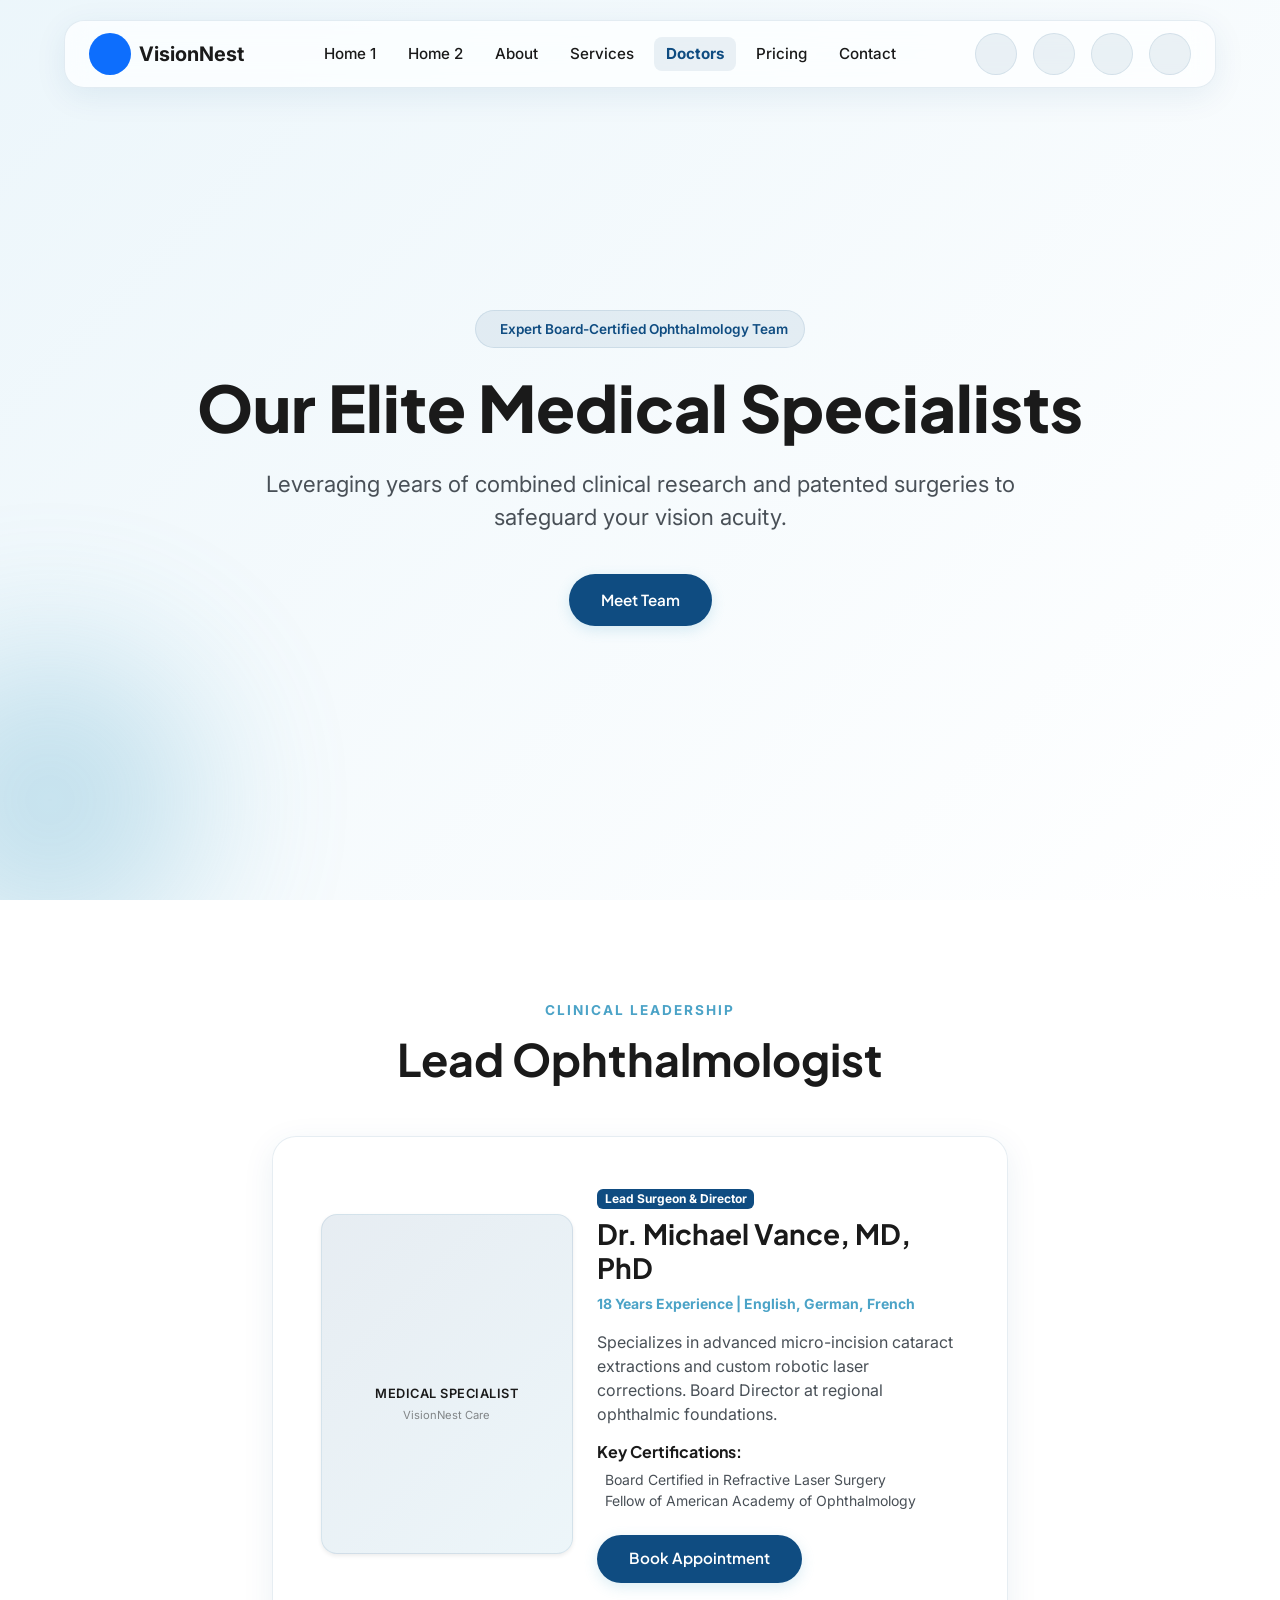
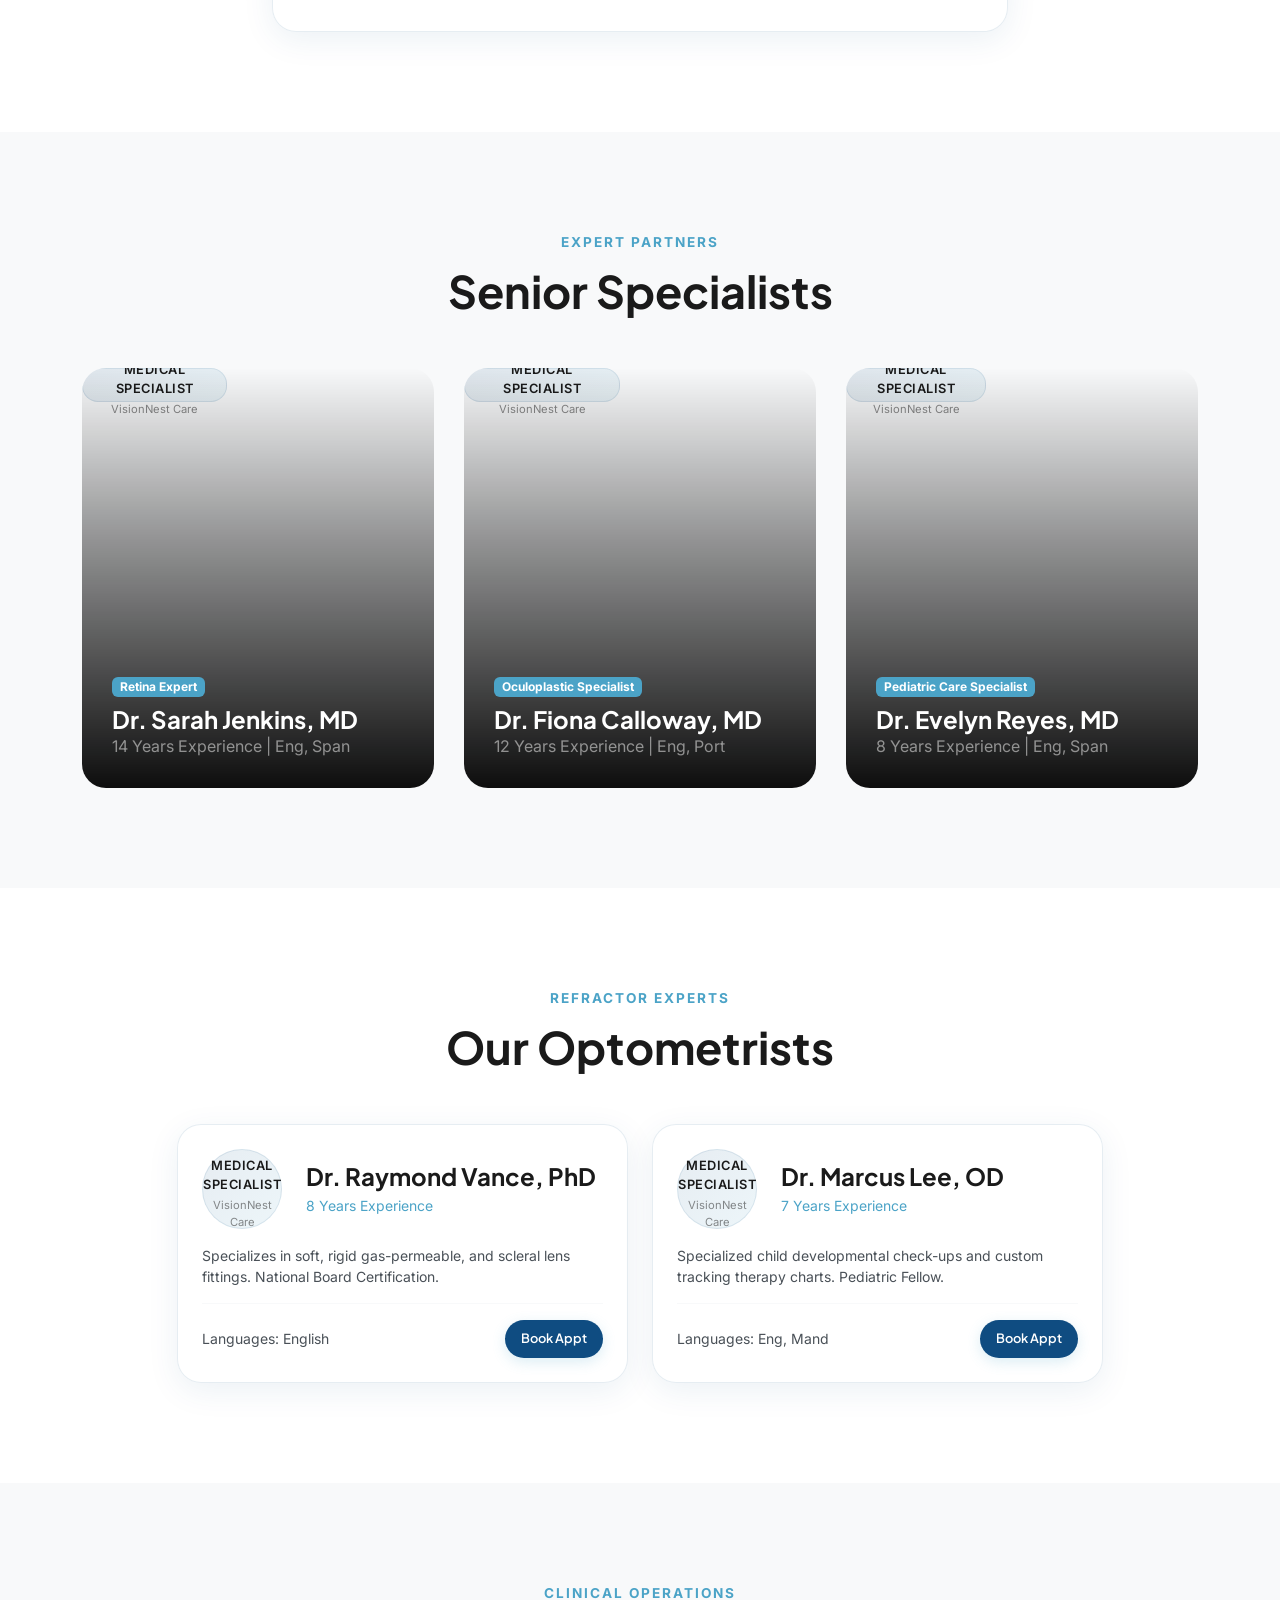
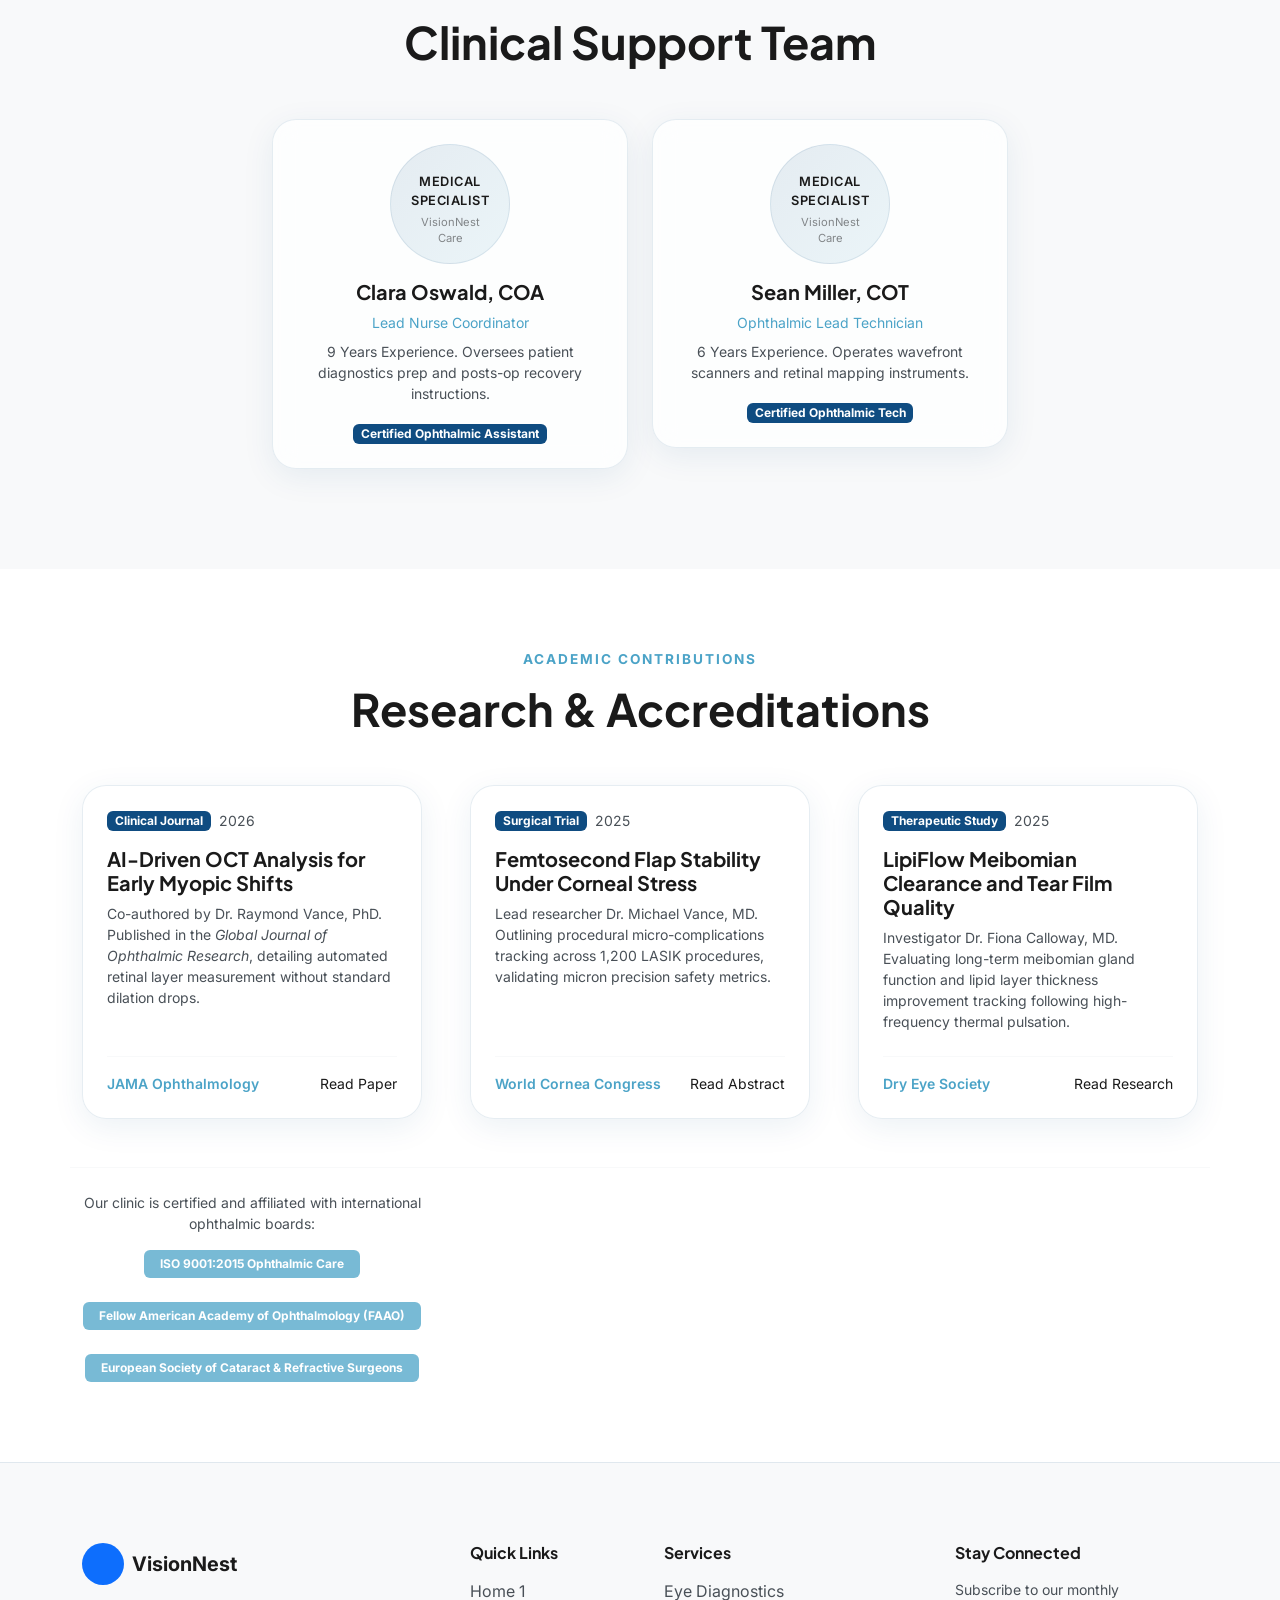
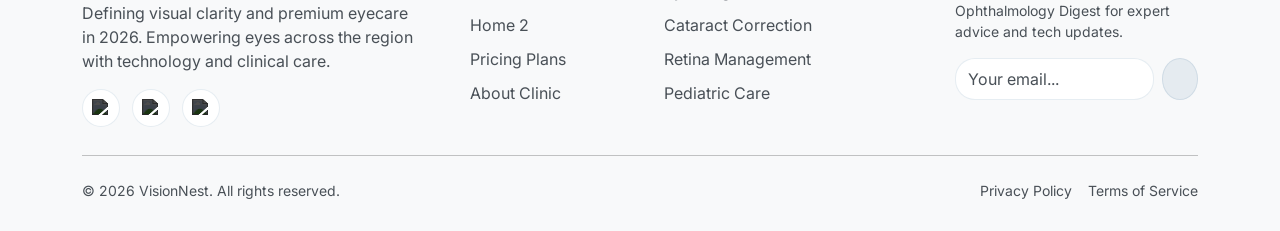
==== doctors.html @ 592a636e "Fix doctors page alignment, missing card, duplicate images, contrast, and pricing contrast" ====
<!DOCTYPE html>
<html lang="en" dir="ltr" data-theme="light">
<head>
    <meta charset="UTF-8">
    <meta name="viewport" content="width=device-width, initial-scale=1.0">
    <title>VisionNest - Team & Doctors</title>
    <!-- Bootstrap CSS (ID dynamic loader) -->
    <link id="bootstrap-link" rel="stylesheet" href="https://cdn.jsdelivr.net/npm/bootstrap@5.3.3/dist/css/bootstrap.min.css">
    <!-- AOS Scroll Animation -->
    <link rel="stylesheet" href="https://unpkg.com/aos@next/dist/aos.css">
    <!-- Custom Premium CSS -->
    <link rel="stylesheet" href="css/style.css">
    <link rel="icon" type="image/svg+xml" href="IMAGE/favicon.svg">
    
    <!-- Inline script to prevent theme/RTL flash -->
    <script>
        (function() {
            const theme = localStorage.getItem('theme') || 'light';
            const dir = localStorage.getItem('dir') || 'ltr';
            document.documentElement.setAttribute('data-theme', theme);
            document.documentElement.setAttribute('dir', dir);
            document.documentElement.setAttribute('lang', dir === 'rtl' ? 'ar' : 'en');
            
            const bootstrapLink = document.getElementById('bootstrap-link');
            if (bootstrapLink) {
                bootstrapLink.href = dir === 'rtl' 
                    ? 'https://cdn.jsdelivr.net/npm/bootstrap@5.3.3/dist/css/bootstrap.rtl.min.css' 
                    : 'https://cdn.jsdelivr.net/npm/bootstrap@5.3.3/dist/css/bootstrap.min.css';
            }
        })();
    

        window.handleImageError = function(imgElement, type) {
            if (imgElement.dataset.fallbackTriggered) return;
            imgElement.dataset.fallbackTriggered = "true";
            const fallbacks = {
                doctor: "https://images.unsplash.com/photo-1559839734-2b71ea197ec2?auto=format&fit=crop&w=600&q=80",
                scan: "https://images.unsplash.com/photo-1581594693702-fbdc51b2763b?auto=format&fit=crop&w=600&q=80",
                surgery: "https://images.unsplash.com/photo-1584515979956-d9f6e5d09982?auto=format&fit=crop&w=600&q=80",
                eye: "https://images.unsplash.com/photo-1607613009820-a29f7bb81c04?auto=format&fit=crop&w=600&q=80"
            };
            imgElement.src = fallbacks[type] || fallbacks.eye;
            imgElement.onerror = function() {
                const container = document.createElement('div');
                container.className = imgElement.className + " d-flex flex-column align-items-center justify-content-center text-center p-3";
                container.style.width = imgElement.style.width || (imgElement.width ? imgElement.width + 'px' : '100%');
                container.style.height = imgElement.style.height || (imgElement.height ? imgElement.height + 'px' : '220px');
                container.style.background = "linear-gradient(135deg, rgba(15,76,129,0.1) 0%, rgba(75,163,199,0.1) 100%)";
                container.style.border = "1px solid var(--card-border)";
                container.style.borderRadius = "16px";
                container.style.color = "var(--text-color)";
                container.style.display = "inline-flex";
                let icon = type === 'doctor' ? 'user' : (type === 'surgery' ? 'shield' : 'eye');
                let text = type === 'doctor' ? 'Medical Specialist' : (type === 'surgery' ? 'Surgical Suite' : 'Clinical Diagnostic');
                container.innerHTML = `
                    <i data-lucide="${icon}" style="width: 32px; height: 32px; color: var(--secondary-color); margin-bottom: 8px;"></i>
                    <span style="font-size: 0.8rem; font-weight: 600; text-transform: uppercase; letter-spacing: 0.5px; color: var(--text-color);">${text}</span>
                    <span style="font-size: 0.7rem; opacity: 0.5; margin-top: 3px; color: var(--text-color);">VisionNest Care</span>
                `;
                imgElement.parentNode.replaceChild(container, imgElement);
                if (typeof lucide !== 'undefined') lucide.createIcons();
            };
        };

    </script>
</head>
<body>

    <!-- STICKY NAVBAR -->
    <nav class="sticky-navbar">
        <div class="d-flex align-items-center justify-content-between w-100">
            <!-- Brand / Logo -->
            <a href="index.html" class="d-flex align-items-center text-decoration-none text-dark fw-bold gap-2">
                <div class="toggle-btn bg-primary text-white border-0">
                    <i data-lucide="eye"></i>
                </div>
                <span class="fs-5 fw-bold text-color font-heading">VisionNest</span>
            </a>

            <!-- Navigation Links -->
            <div class="d-none d-xl-flex align-items-center gap-2">
                <a href="index.html" class="nav-link-custom">Home 1</a>
                <a href="home2.html" class="nav-link-custom">Home 2</a>
                <a href="about.html" class="nav-link-custom">About</a>
                <a href="services.html" class="nav-link-custom">Services</a>
                <a href="doctors.html" class="nav-link-custom active">Doctors</a>
                <a href="pricing.html" class="nav-link-custom">Pricing</a>
                <a href="contact.html" class="nav-link-custom">Contact</a>
            </div>

            <!-- Controls and CTA -->
            <div class="d-flex align-items-center gap-3">
                <!-- RTL Toggle -->
                <button id="rtl-toggle" class="toggle-btn d-none d-xl-flex" aria-label="Toggle RTL Mode">
                    <i data-lucide="arrow-left-right"></i>
                </button>
                <!-- Dark Mode Toggle -->
                <button id="theme-toggle" class="toggle-btn d-none d-xl-flex" aria-label="Toggle Dark Mode">
                    <i data-lucide="moon"></i>
                </button>
                <!-- Login Icon -->
                <a href="login.html" class="toggle-btn d-none d-xl-flex" title="Login" aria-label="Login">
                    <i data-lucide="log-in"></i>
                </a>
                <!-- Dashboard Icon -->
                <a href="dashboard.html" class="toggle-btn d-none d-xl-flex" title="Dashboard" aria-label="Dashboard">
                    <i data-lucide="layout-dashboard"></i>
                </a>

                <!-- Mobile Navigation Trigger -->
                <button class="toggle-btn d-xl-none" type="button" data-bs-toggle="offcanvas"
                    data-bs-target="#mobileMenu" aria-controls="mobileMenu">
                    <i data-lucide="menu"></i>
                </button>
            </div>
        </div>
    </nav>

    <!-- Mobile Navigation Menu Drawer -->
    <div class="offcanvas offcanvas-end glass-panel" tabindex="-1" id="mobileMenu" aria-labelledby="mobileMenuLabel"
        style="background: var(--bg-color); max-width: 300px; border-radius: 0;">
        <div class="offcanvas-header border-bottom border-light">
            <h5 class="offcanvas-title text-color font-heading" id="mobileMenuLabel">Menu</h5>
            <button type="button" class="btn-close text-reset" data-bs-dismiss="offcanvas" aria-label="Close"
                style="filter: var(--text-color) === '#FFFFFF' ? 'invert(1)' : 'none';"></button>
        </div>
        <div class="offcanvas-body d-flex flex-column gap-3">
            <a href="index.html" class="nav-link-custom">Home 1</a>
            <a href="home2.html" class="nav-link-custom">Home 2</a>
            <a href="about.html" class="nav-link-custom">About</a>
            <a href="services.html" class="nav-link-custom">Services</a>
            <a href="doctors.html" class="nav-link-custom active">Doctors</a>
            <a href="pricing.html" class="nav-link-custom">Pricing</a>
            <a href="contact.html" class="nav-link-custom">Contact</a>

            <hr class="text-color opacity-25 my-1">
            <!-- Mobile Utility Controls -->
            <div class="d-flex align-items-center justify-content-around gap-2 my-2">
                <!-- RTL Toggle Mobile -->
                <button class="toggle-btn rtl-toggle" aria-label="Toggle RTL Mode">
                    <i data-lucide="arrow-left-right"></i>
                </button>
                <!-- Dark Mode Toggle Mobile -->
                <button class="toggle-btn theme-toggle" aria-label="Toggle Dark Mode">
                    <i data-lucide="moon"></i>
                </button>
                <!-- Login Icon Mobile -->
                <a href="login.html" class="toggle-btn" title="Login" aria-label="Login">
                    <i data-lucide="log-in"></i>
                </a>
                <!-- Dashboard Icon Mobile -->
                <a href="dashboard.html" class="toggle-btn" title="Dashboard" aria-label="Dashboard">
                    <i data-lucide="layout-dashboard"></i>
                </a>
            </div>

            <hr class="text-color opacity-25 my-1">
            <a href="contact.html" class="btn-outline-custom w-100 text-center">Contact Us</a>
        </div>
    </div>

    <!-- HERO SECTION -->
    <section class="hero-section text-center" style="--hero-bg-image: url('https://images.unsplash.com/photo-1559839734-2b71ea197ec2?auto=format&fit=crop&w=1920&q=80');">
        <div class="hero-bg-shapes">
            <div class="hero-shape shape-2"></div>
        </div>
        <div class="container hero-content">
            <span class="hero-badge"><i data-lucide="users"></i> Expert Board-Certified Ophthalmology Team</span>
            <h1 class="hero-title text-center text-color">Our Elite Medical Specialists</h1>
            <p class="hero-subtitle text-center text-muted">Leveraging years of combined clinical research and patented surgeries to safeguard your vision acuity.</p>
            
            <div class="centered-btn-wrapper">
                <a href="#lead" class="btn-primary-custom">Meet Team</a>
            </div>
        </div>
    </section>

    <!-- LEAD OPHTHALMOLOGIST -->
    <section id="lead" style="background: var(--bg-color);">
        <div class="container">
            <span class="section-tag d-block text-center">Clinical Leadership</span>
            <h2 class="section-title text-center text-color">Lead Ophthalmologist</h2>
            <div class="row justify-content-center" data-aos="fade-up">
                <div class="col-lg-8">
                    <div class="glass-panel p-5">
                        <div class="row align-items-center g-4">
                            <div class="col-md-5">
                                <img src="https://images.unsplash.com/photo-1622253692010-333f2da6031d?auto=format&fit=crop&w=600&q=80" onerror="handleImageError(this, 'doctor')" alt="Dr. Michael Vance" class="img-fluid rounded-4 shadow-sm" style="height: 340px; object-fit: cover; width: 100%;" loading="lazy">
                            </div>
                            <div class="col-md-7">
                                <span class="badge bg-primary-color text-white mb-2">Lead Surgeon & Director</span>
                                <h3 class="text-color" style="text-align: inherit; margin-bottom: 8px;">Dr. Michael Vance, MD, PhD</h3>
                                <p class="text-secondary-color fw-bold small mb-3">18 Years Experience | English, German, French</p>
                                <p class="text-muted">Specializes in advanced micro-incision cataract extractions and custom robotic laser corrections. Board Director at regional ophthalmic foundations.</p>
                                
                                <div class="mb-4">
                                    <h6 class="text-color fw-bold mb-2">Key Certifications:</h6>
                                    <ul class="list-unstyled text-muted small">
                                        <li><i data-lucide="award" class="text-secondary-color me-2 icon-size-sm"></i> Board Certified in Refractive Laser Surgery</li>
                                        <li><i data-lucide="award" class="text-secondary-color me-2 icon-size-sm"></i> Fellow of American Academy of Ophthalmology</li>
                                    </ul>
                                </div>

                                <div class="text-start">
                                    <a href="dashboard.html" class="btn-primary-custom text-center" style="height: 48px; border-radius: 24px;">Book Appointment</a>
                                </div>
                            </div>
                        </div>
                    </div>
                </div>
            </div>
        </div>
    </section>

    <!-- SENIOR SPECIALISTS -->
    <section class="senior-specialists-section" style="background: var(--bg-offset);">
        <div class="container">
            <span class="section-tag d-block text-center">Expert Partners</span>
            <h2 class="section-title text-center text-color">Senior Specialists</h2>
            
            <div class="masonry-grid" data-aos="fade-up">
                
                <!-- Dr. Sarah Jenkins -->
                <div class="doctor-profile-card">
                    <img src="https://images.unsplash.com/photo-1594824813573-246434de83fb?auto=format&fit=crop&w=600&q=80" onerror="handleImageError(this, 'doctor')" alt="Dr. Sarah Jenkins" class="doctor-profile-img" loading="lazy">
                    <div class="doctor-profile-overlay">
                        <span class="badge bg-secondary-color text-white mb-2" style="width: fit-content;">Retina Expert</span>
                        <h4 class="mb-0 text-white">Dr. Sarah Jenkins, MD</h4>
                        <p class="mb-0 text-white-50">14 Years Experience | Eng, Span</p>
                        <div class="doctor-profile-details">
                            <p class="text-white-50 small mb-2">Certifications: European Board of Ophthalmology, Macular Society Fellow.</p>
                            <a href="dashboard.html" class="btn-primary-custom w-100 text-center" style="height: 44px; font-size: 0.85rem; border-radius: 22px;">Book Consultation</a>
                        </div>
                    </div>
                </div>

                <!-- Dr. Fiona Calloway -->
                <div class="doctor-profile-card">
                    <img src="https://images.unsplash.com/photo-1551836022-d5d88e9218df?auto=format&fit=crop&w=600&q=80" onerror="handleImageError(this, 'doctor')" alt="Dr. Fiona Calloway" class="doctor-profile-img" loading="lazy">
                    <div class="doctor-profile-overlay">
                        <span class="badge bg-secondary-color text-white mb-2" style="width: fit-content;">Oculoplastic Specialist</span>
                        <h4 class="mb-0 text-white">Dr. Fiona Calloway, MD</h4>
                        <p class="mb-0 text-white-50">12 Years Experience | Eng, Port</p>
                        <div class="doctor-profile-details">
                            <p class="text-white-50 small mb-2">Certifications: American Society of Ophthalmic Plastic Surgery.</p>
                            <a href="dashboard.html" class="btn-primary-custom w-100 text-center" style="height: 44px; font-size: 0.85rem; border-radius: 22px;">Book Consultation</a>
                        </div>
                    </div>
                </div>

                <!-- Dr. Evelyn Reyes -->
                <div class="doctor-profile-card">
                    <img src="https://images.unsplash.com/photo-1591604021695-0c69b7c05981?auto=format&fit=crop&w=600&q=80" onerror="handleImageError(this, 'doctor')" alt="Dr. Evelyn Reyes" class="doctor-profile-img" loading="lazy">
                    <div class="doctor-profile-overlay">
                        <span class="badge bg-secondary-color text-white mb-2" style="width: fit-content;">Pediatric Care Specialist</span>
                        <h4 class="mb-0 text-white">Dr. Evelyn Reyes, MD</h4>
                        <p class="mb-0 text-white-50">8 Years Experience | Eng, Span</p>
                        <div class="doctor-profile-details">
                            <p class="text-white-50 small mb-2">Certifications: early-childhood amblyopia and vision therapies.</p>
                            <a href="dashboard.html" class="btn-primary-custom w-100 text-center" style="height: 44px; font-size: 0.85rem; border-radius: 22px;">Book Consultation</a>
                        </div>
                    </div>
                </div>

            </div>
        </div>
    </section>

    <!-- OPTOMETRISTS -->
    <section class="optometrists-section" style="background: var(--bg-color);">
        <div class="container">
            <span class="section-tag d-block text-center">Refractor Experts</span>
            <h2 class="section-title text-center text-color">Our Optometrists</h2>
            
            <div class="row g-4 justify-content-center" data-aos="fade-up">
                
                <!-- Dr. Raymond Vance -->
                <div class="col-md-6 col-lg-5">
                    <div class="glass-panel p-4 h-100">
                        <div class="d-flex align-items-center gap-4 mb-3">
                            <img src="https://images.unsplash.com/photo-1537368910025-700350fe46c7?auto=format&fit=crop&w=400&q=80" onerror="handleImageError(this, 'doctor')" alt="Dr. Raymond Vance" class="rounded-circle" style="width: 80px; height: 80px; object-fit: cover;" loading="lazy">
                            <div>
                                <h4 class="text-color mb-1">Dr. Raymond Vance, PhD</h4>
                                <p class="text-secondary-color mb-0 small">8 Years Experience</p>
                            </div>
                        </div>
                        <p class="text-muted small">Specializes in soft, rigid gas-permeable, and scleral lens fittings. National Board Certification.</p>
                        <div class="d-flex justify-content-between align-items-center mt-3 pt-3 border-top border-light">
                            <span class="text-muted small">Languages: English</span>
                            <a href="dashboard.html" class="btn-primary-custom text-center" style="height: 38px; padding: 0 1rem; border-radius: 19px; font-size: 0.8rem;">Book Appt</a>
                        </div>
                    </div>
                </div>

                <!-- Dr. Marcus Lee -->
                <div class="col-md-6 col-lg-5">
                    <div class="glass-panel p-4 h-100">
                        <div class="d-flex align-items-center gap-4 mb-3">
                            <img src="https://images.unsplash.com/photo-1612349317150-e413f6a5b16d?auto=format&fit=crop&w=400&q=80" onerror="handleImageError(this, 'doctor')" alt="Dr. Marcus Lee" class="rounded-circle" style="width: 80px; height: 80px; object-fit: cover;" loading="lazy">
                            <div>
                                <h4 class="text-color mb-1">Dr. Marcus Lee, OD</h4>
                                <p class="text-secondary-color mb-0 small">7 Years Experience</p>
                            </div>
                        </div>
                        <p class="text-muted small">Specialized child developmental check-ups and custom tracking therapy charts. Pediatric Fellow.</p>
                        <div class="d-flex justify-content-between align-items-center mt-3 pt-3 border-top border-light">
                            <span class="text-muted small">Languages: Eng, Mand</span>
                            <a href="dashboard.html" class="btn-primary-custom text-center" style="height: 38px; padding: 0 1rem; border-radius: 19px; font-size: 0.8rem;">Book Appt</a>
                        </div>
                    </div>
                </div>

            </div>
        </div>
    </section>

    <!-- SUPPORT TEAM -->
    <section class="support-team-section" style="background: var(--bg-offset);">
        <div class="container">
            <span class="section-tag d-block text-center">Clinical Operations</span>
            <h2 class="section-title text-center text-color">Clinical Support Team</h2>
            
            <div class="row g-4 justify-content-center" data-aos="fade-up">
                
                <!-- Nurse Clara Oswald -->
                <div class="col-md-6 col-lg-4">
                    <div class="glass-panel p-4 text-center">
                        <img src="https://images.unsplash.com/photo-1576765608535-5f04d1e3f289?auto=format&fit=crop&w=300&q=80" onerror="handleImageError(this, 'doctor')" alt="Clara Oswald" class="rounded-circle mx-auto mb-3" style="width: 120px; height: 120px; object-fit: cover;" loading="lazy">
                        <h5 class="text-color">Clara Oswald, COA</h5>
                        <p class="text-secondary-color mb-2 small">Lead Nurse Coordinator</p>
                        <p class="text-muted small mb-3">9 Years Experience. Oversees patient diagnostics prep and posts-op recovery instructions.</p>
                        <span class="badge bg-primary-color text-white">Certified Ophthalmic Assistant</span>
                    </div>
                </div>

                <!-- Technician Sean Miller -->
                <div class="col-md-6 col-lg-4">
                    <div class="glass-panel p-4 text-center">
                        <img src="https://images.unsplash.com/photo-1622253692010-333f2da6031d?auto=format&fit=crop&w=300&q=80" onerror="handleImageError(this, 'doctor')" alt="Sean Miller" class="rounded-circle mx-auto mb-3" style="width: 120px; height: 120px; object-fit: cover;" loading="lazy">
                        <h5 class="text-color">Sean Miller, COT</h5>
                        <p class="text-secondary-color mb-2 small">Ophthalmic Lead Technician</p>
                        <p class="text-muted small mb-3">6 Years Experience. Operates wavefront scanners and retinal mapping instruments.</p>
                        <span class="badge bg-primary-color text-white">Certified Ophthalmic Tech</span>
                    </div>
                </div>

            </div>
        </div>
    </section>

    <!-- RESEARCH PUBLICATIONS & PARTNERSHIPS -->
    <section class="research-publications-section" style="background: var(--bg-color); padding: 80px 0;">
        <div class="container">
            <span class="section-tag d-block text-center">Academic Contributions</span>
            <h2 class="section-title text-center text-color">Research & Accreditations</h2>
            
            <div class="row g-4 mt-2 justify-content-center">
                <!-- Research Paper 1 -->
                <div class="col-md-6 col-lg-4" data-aos="fade-up" data-aos-delay="100">
                    <div class="glass-panel p-4 h-100 d-flex flex-column">
                        <div class="d-flex align-items-center gap-2 mb-3">
                            <span class="badge bg-primary-color text-white">Clinical Journal</span>
                            <span class="text-muted small">2026</span>
                        </div>
                        <h5 class="text-color fw-bold mb-2">AI-Driven OCT Analysis for Early Myopic Shifts</h5>
                        <p class="text-muted small mb-4">Co-authored by Dr. Raymond Vance, PhD. Published in the <i>Global Journal of Ophthalmic Research</i>, detailing automated retinal layer measurement without standard dilation drops.</p>
                        <div class="mt-auto pt-3 border-top border-light d-flex justify-content-between align-items-center">
                            <span class="text-secondary-color small fw-semibold">JAMA Ophthalmology</span>
                            <a href="#" class="text-color small text-decoration-none hover-underline"><i data-lucide="external-link" class="icon-size-sm"></i> Read Paper</a>
                        </div>
                    </div>
                </div>

                <!-- Research Paper 2 -->
                <div class="col-md-6 col-lg-4" data-aos="fade-up" data-aos-delay="200">
                    <div class="glass-panel p-4 h-100 d-flex flex-column">
                        <div class="d-flex align-items-center gap-2 mb-3">
                            <span class="badge bg-primary-color text-white">Surgical Trial</span>
                            <span class="text-muted small">2025</span>
                        </div>
                        <h5 class="text-color fw-bold mb-2">Femtosecond Flap Stability Under Corneal Stress</h5>
                        <p class="text-muted small mb-4">Lead researcher Dr. Michael Vance, MD. Outlining procedural micro-complications tracking across 1,200 LASIK procedures, validating micron precision safety metrics.</p>
                        <div class="mt-auto pt-3 border-top border-light d-flex justify-content-between align-items-center">
                            <span class="text-secondary-color small fw-semibold">World Cornea Congress</span>
                            <a href="#" class="text-color small text-decoration-none hover-underline"><i data-lucide="external-link" class="icon-size-sm"></i> Read Abstract</a>
                        </div>
                    </div>
                </div>

                <!-- Research Paper 3 -->
                <div class="col-md-6 col-lg-4" data-aos="fade-up" data-aos-delay="300">
                    <div class="glass-panel p-4 h-100 d-flex flex-column">
                        <div class="d-flex align-items-center gap-2 mb-3">
                            <span class="badge bg-primary-color text-white">Therapeutic Study</span>
                            <span class="text-muted small">2025</span>
                        </div>
                        <h5 class="text-color fw-bold mb-2">LipiFlow Meibomian Clearance and Tear Film Quality</h5>
                        <p class="text-muted small mb-4">Investigator Dr. Fiona Calloway, MD. Evaluating long-term meibomian gland function and lipid layer thickness improvement tracking following high-frequency thermal pulsation.</p>
                        <div class="mt-auto pt-3 border-top border-light d-flex justify-content-between align-items-center">
                            <span class="text-secondary-color small fw-semibold">Dry Eye Society</span>
                            <a href="#" class="text-color small text-decoration-none hover-underline"><i data-lucide="external-link" class="icon-size-sm"></i> Read Research</a>
                        </div>
                    </div>
                </div>
            </div>
            
            <!-- Affiliation Badges -->
            <div class="row mt-5 pt-4 border-top border-light justify-content-center text-center">
                <div class="col-12">
                    <p class="text-muted small mb-3">Our clinic is certified and affiliated with international ophthalmic boards:</p>
                    <div class="d-flex flex-wrap justify-content-center gap-4 align-items-center opacity-75">
                        <span class="badge bg-secondary-color text-white px-3 py-2 fs-7">ISO 9001:2015 Ophthalmic Care</span>
                        <span class="badge bg-secondary-color text-white px-3 py-2 fs-7">Fellow American Academy of Ophthalmology (FAAO)</span>
                        <span class="badge bg-secondary-color text-white px-3 py-2 fs-7">European Society of Cataract & Refractive Surgeons</span>
                    </div>
                </div>
            </div>
        </div>
    </section>

    <!-- FOOTER -->
    <footer class="premium-footer">
        <div class="container">
            <div class="row g-5">
                <div class="col-lg-4 col-md-6">
                    <div class="d-flex align-items-center gap-2 mb-3">
                        <div class="toggle-btn bg-primary text-white border-0">
                            <i data-lucide="eye"></i>
                        </div>
                        <span class="fs-5 fw-bold text-color font-heading">VisionNest</span>
                    </div>
                    <p class="text-muted">Defining visual clarity and premium eyecare in 2026. Empowering eyes across
                        the region with technology and clinical care.</p>
                    <div class="footer-social-links">
                        <a href="https://twitter.com" target="_blank" class="twitter" aria-label="Twitter">
                            <img src="IMAGE/New folder/twitter-icon.png" class="social-icon-img" alt="Twitter">
                        </a>
                        <a href="https://instagram.com" target="_blank" class="instagram" aria-label="Instagram">
                            <img src="IMAGE/New folder/instagram-icon.png" class="social-icon-img" alt="Instagram">
                        </a>
                        <a href="https://linkedin.com" target="_blank" class="linkedin" aria-label="LinkedIn">
                            <img src="IMAGE/New folder/linkedin-icon.png" class="social-icon-img" alt="LinkedIn">
                        </a>
                    </div>
                </div>

                <div class="col-lg-2 col-md-6">
                    <h6 class="text-color mb-3 font-heading">Quick Links</h6>
                    <ul class="list-unstyled">
                        <li><a href="index.html" class="footer-link">Home 1</a></li>
                        <li><a href="home2.html" class="footer-link">Home 2</a></li>
                        <li><a href="pricing.html" class="footer-link">Pricing Plans</a></li>
                        <li><a href="about.html" class="footer-link">About Clinic</a></li>
                    </ul>
                </div>

                <div class="col-lg-3 col-md-6">
                    <h6 class="text-color mb-3 font-heading">Services</h6>
                    <ul class="list-unstyled">
                        <li><a href="services.html" class="footer-link">Eye Diagnostics</a></li>
                        <li><a href="services.html" class="footer-link">Cataract Correction</a></li>
                        <li><a href="services.html" class="footer-link">Retina Management</a></li>
                        <li><a href="services.html" class="footer-link">Pediatric Care</a></li>
                    </ul>
                </div>

                <div class="col-lg-3 col-md-6">
                    <h6 class="text-color mb-3 font-heading">Stay Connected</h6>
                    <p class="text-muted small">Subscribe to our monthly Ophthalmology Digest for expert advice and tech
                        updates.</p>
                    <form class="d-flex gap-2">
                        <input type="email" class="form-control" placeholder="Your email..."
                            style="border-radius: 20px; border: 1px solid var(--card-border); background: var(--bg-color); color: var(--text-color);">
                        <button type="submit" class="toggle-btn" aria-label="Subscribe"><i
                                data-lucide="arrow-right"></i></button>
                    </form>
                </div>
            </div>

            <hr class="text-color opacity-10 my-4">

            <div class="d-flex flex-column flex-md-row justify-content-between align-items-center gap-3">
                <span class="text-muted small">&copy; 2026 VisionNest. All rights reserved.</span>
                <div class="d-flex gap-3">
                    <a href="index.html" class="text-muted text-decoration-none small">Privacy Policy</a>
                    <a href="index.html" class="text-muted text-decoration-none small">Terms of Service</a>
                </div>
            </div>
        </div>
    </footer>

    <!-- Bootstrap Bundle JS -->
    <script src="https://cdn.jsdelivr.net/npm/bootstrap@5.3.3/dist/js/bootstrap.bundle.min.js"></script>
    <!-- Lucide Icons CDN -->
    <script src="https://unpkg.com/lucide@latest/dist/umd/lucide.js"></script>
    <!-- AOS Animation JS -->
    <script src="https://unpkg.com/aos@next/dist/aos.js"></script>
    <!-- Custom theme script -->
    <script src="js/theme.js"></script>
    
    <script>
        AOS.init({
            once: true,
            duration: 800
        });
    </script>
</body>
</html>
---- css/style.css ----
@import url('https://fonts.googleapis.com/css2?family=Inter:wght@300;400;500;600;700&family=Manrope:wght@400;500;600;700;800&family=Plus+Jakarta+Sans:wght@300;400;500;600;700;800&display=swap');

:root {
    --primary-color: #0F4C81;
    --secondary-color: #4BA3C7;
    --accent-color: #E8F4FA;
    
    /* Light Mode Variables */
    --bg-color: #FFFFFF;
    --bg-offset: #F8F9FA;
    --card-bg: rgba(255, 255, 255, 0.75);
    --card-border: rgba(15, 76, 129, 0.1);
    --text-color: #1A1A1A;
    --text-muted: #495057;
    --navbar-bg: rgba(255, 255, 255, 0.75);
    --shadow-color: rgba(15, 76, 129, 0.08);
    --shadow-hover: rgba(15, 76, 129, 0.15);
    --glow-color: rgba(75, 163, 199, 0.2);
    --timeline-line: rgba(15, 76, 129, 0.2);
    --scrollbar-track: #F1F1F1;
    --scrollbar-thumb: #C1C1C1;
    --hero-gradient-1: rgba(232, 244, 250, 0.82);
    --hero-gradient-2: rgba(255, 255, 255, 0.92);
    --hero-bg-image: url('https://images.unsplash.com/photo-1579684385127-1ef15d508118?auto=format&fit=crop&w=1920&q=80');
    --input-border: #CED4DA;
    --input-bg: #FFFFFF;
    --badge-bg: rgba(15, 76, 129, 0.08);
    --badge-text: #0F4C81;
}

[data-theme="dark"] {
    /* Dark Mode Variables */
    --bg-color: #000000;
    --bg-offset: #0B0B0B;
    --card-bg: rgba(17, 17, 17, 0.75);
    --card-border: rgba(255, 255, 255, 0.1);
    --text-color: #FFFFFF;
    --text-muted: #E5E5E5;
    --navbar-bg: rgba(0, 0, 0, 0.75);
    --shadow-color: rgba(0, 0, 0, 0.8);
    --shadow-hover: rgba(75, 163, 199, 0.15);
    --glow-color: rgba(75, 163, 199, 0.4);
    --timeline-line: rgba(255, 255, 255, 0.2);
    --scrollbar-track: #111111;
    --scrollbar-thumb: #333333;
    --hero-gradient-1: rgba(10, 25, 47, 0.78);
    --hero-gradient-2: rgba(0, 0, 0, 0.92);
    --hero-bg-image: url('https://images.unsplash.com/photo-1579684385127-1ef15d508118?auto=format&fit=crop&w=1920&q=80');
    --input-border: #333333;
    --input-bg: #111111;
    --badge-bg: rgba(75, 163, 199, 0.15);
    --badge-text: #4BA3C7;
}

/* Base resets & styles */
html, body {
    width: 100%;
    overflow-x: hidden;
}

body {
    background-color: var(--bg-color);
    color: var(--text-color);
    font-family: 'Inter', sans-serif;
    transition: background-color 0.4s cubic-bezier(0.16, 1, 0.3, 1), color 0.4s cubic-bezier(0.16, 1, 0.3, 1), border-color 0.4s cubic-bezier(0.16, 1, 0.3, 1);
}

.text-color {
    color: var(--text-color) !important;
}

h1, h2, h3, h4, h5, h6 {
    font-family: 'Plus Jakarta Sans', sans-serif;
    font-weight: 700;
}

/* Centered H1 rule globally */
h1 {
    text-align: center;
}

/* Global button centering helper if needed, but we will write centered wrappers */
.centered-btn-wrapper {
    display: flex;
    justify-content: center;
    width: 100%;
    margin-top: 1.5rem;
    margin-bottom: 1.5rem;
}

/* Custom Premium Buttons */
.btn-primary-custom {
    display: inline-flex;
    align-items: center;
    justify-content: center;
    height: 52px;
    padding: 0 2rem;
    background-color: var(--primary-color);
    color: #FFFFFF !important;
    font-family: 'Plus Jakarta Sans', sans-serif;
    font-weight: 600;
    font-size: 0.95rem;
    border: none;
    border-radius: 26px; /* large radius */
    transition: all 0.3s cubic-bezier(0.16, 1, 0.3, 1);
    box-shadow: 0 4px 14px var(--glow-color);
    cursor: pointer;
    position: relative;
    overflow: hidden;
    text-decoration: none;
}

.btn-primary-custom:hover {
    background-color: var(--secondary-color);
    transform: translateY(-2px);
    box-shadow: 0 6px 20px var(--glow-color);
}

.btn-primary-custom:active {
    transform: translateY(0);
}

.btn-outline-custom {
    display: inline-flex;
    align-items: center;
    justify-content: center;
    height: 52px;
    padding: 0 2rem;
    background-color: transparent;
    color: var(--text-color) !important;
    font-family: 'Plus Jakarta Sans', sans-serif;
    font-weight: 600;
    font-size: 0.95rem;
    border: 2px solid var(--primary-color);
    border-radius: 26px; /* large radius */
    transition: all 0.3s cubic-bezier(0.16, 1, 0.3, 1);
    cursor: pointer;
    text-decoration: none;
}

.btn-outline-custom:hover {
    background-color: var(--primary-color);
    color: #FFFFFF !important;
    transform: translateY(-2px);
}

.btn-outline-custom:active {
    transform: translateY(0);
}

/* Glassmorphism Classes */
.glass-panel {
    background: var(--card-bg);
    backdrop-filter: blur(12px) saturate(180%);
    -webkit-backdrop-filter: blur(12px) saturate(180%);
    border: 1px solid var(--card-border);
    border-radius: 24px;
    box-shadow: 0 8px 32px var(--shadow-color);
    transition: transform 0.3s cubic-bezier(0.16, 1, 0.3, 1), box-shadow 0.3s cubic-bezier(0.16, 1, 0.3, 1), border-color 0.4s, background-color 0.4s;
}

.glass-panel:hover {
    box-shadow: 0 16px 48px var(--shadow-hover);
}

/* Header Styling */
.sticky-navbar {
    position: fixed;
    top: 20px;
    left: 50%;
    transform: translateX(-50%);
    width: 90%;
    max-width: 1200px;
    z-index: 1000;
    background: var(--navbar-bg);
    backdrop-filter: blur(12px) saturate(180%);
    -webkit-backdrop-filter: blur(12px) saturate(180%);
    border: 1px solid var(--card-border);
    border-radius: 20px;
    padding: 12px 24px;
    box-shadow: 0 8px 32px var(--shadow-color);
    transition: all 0.3s ease;
}

.sticky-navbar.scrolled {
    top: 0;
    width: 100%;
    max-width: 100%;
    border-radius: 0;
    border-left: none;
    border-right: none;
    border-top: none;
    padding: 10px 40px;
}

.nav-link-custom {
    color: var(--text-color);
    font-weight: 500;
    font-size: 0.95rem;
    padding: 6px 12px;
    border-radius: 8px;
    transition: all 0.2s ease;
    text-decoration: none;
    display: inline-flex;
    align-items: center;
}

.nav-link-custom:hover {
    color: var(--secondary-color);
    background-color: var(--badge-bg);
}

.nav-link-custom.active {
    color: var(--primary-color) !important;
    background-color: var(--badge-bg) !important;
    font-weight: 700;
}

/* Dark Mode and RTL Toggle Buttons */
.toggle-btn {
    width: 42px;
    height: 42px;
    border-radius: 50%;
    display: flex;
    align-items: center;
    justify-content: center;
    background: var(--badge-bg);
    border: 1px solid var(--card-border);
    color: var(--text-color);
    transition: all 0.2s ease;
    cursor: pointer;
}

.toggle-btn:hover {
    background: var(--primary-color);
    color: #FFFFFF;
}

/* Hero Section Styles */
.hero-section {
    min-height: 100vh;
    padding-top: 140px;
    padding-bottom: 80px;
    background: linear-gradient(135deg, var(--hero-gradient-1) 0%, var(--hero-gradient-2) 100%), var(--hero-bg-image);
    background-size: cover;
    background-position: center;
    background-repeat: no-repeat;
    display: flex;
    align-items: center;
    position: relative;
    overflow: hidden;
}

.hero-bg-shapes {
    position: absolute;
    width: 100%;
    height: 100%;
    top: 0;
    left: 0;
    pointer-events: none;
    z-index: 1;
}

.hero-shape {
    position: absolute;
    border-radius: 50%;
    filter: blur(80px);
    opacity: 0.3;
}

.shape-1 {
    width: 400px;
    height: 400px;
    background: var(--primary-color);
    top: -100px;
    right: -100px;
    animation: floatShape 12s ease-in-out infinite alternate;
}

.shape-2 {
    width: 300px;
    height: 300px;
    background: var(--secondary-color);
    bottom: -50px;
    left: -100px;
    animation: floatShape 8s ease-in-out infinite alternate-reverse;
}

@keyframes floatShape {
    0% { transform: translateY(0) scale(1); }
    100% { transform: translateY(30px) scale(1.1); }
}

.hero-content {
    position: relative;
    z-index: 2;
    text-align: center;
}

.hero-badge {
    display: inline-flex;
    align-items: center;
    gap: 8px;
    background: var(--badge-bg);
    color: var(--badge-text);
    padding: 8px 16px;
    border-radius: 30px;
    font-weight: 600;
    font-size: 0.85rem;
    margin-bottom: 24px;
    border: 1px solid var(--card-border);
}

.hero-title {
    font-family: 'Plus Jakarta Sans', sans-serif;
    font-weight: 800;
    font-size: clamp(2.5rem, 5vw, 4.5rem);
    line-height: 1.1;
    margin-bottom: 24px;
    color: var(--text-color);
}

.hero-subtitle {
    font-size: clamp(1.1rem, 2vw, 1.4rem);
    color: var(--text-muted);
    max-width: 800px;
    margin: 0 auto 40px auto;
}

/* Floating Elements (Cards & Badges) */
.floating-element {
    animation: floatElement 6s ease-in-out infinite;
}

@keyframes floatElement {
    0% { transform: translateY(0px); }
    50% { transform: translateY(-15px); }
    100% { transform: translateY(0px); }
}

.doctor-img-wrapper {
    position: relative;
    border-radius: 30px;
    overflow: hidden;
    box-shadow: 0 20px 40px var(--shadow-color);
}

.doctor-img-wrapper img {
    width: 100%;
    height: 100%;
    object-fit: cover;
    transition: transform 0.5s ease;
}

.doctor-img-wrapper:hover img {
    transform: scale(1.05);
}

/* Section design details */
section {
    padding: 100px 0;
    position: relative;
    z-index: 10;
}

.section-tag {
    text-align: center;
    font-weight: 700;
    text-transform: uppercase;
    letter-spacing: 2px;
    color: var(--secondary-color);
    font-size: 0.85rem;
    margin-bottom: 12px;
}

.section-title {
    text-align: center;
    font-size: clamp(2rem, 3.5vw, 3rem);
    margin-bottom: 50px;
}

/* Horizontal Scroll Container (Home 2) */
.horizontal-scroll-container {
    display: flex;
    overflow-x: auto;
    gap: 30px;
    padding: 20px 10px 40px 10px;
    scroll-behavior: smooth;
    scrollbar-width: thin;
    scrollbar-color: var(--scrollbar-thumb) var(--scrollbar-track);
}

.horizontal-scroll-container::-webkit-scrollbar {
    height: 8px;
}

.horizontal-scroll-container::-webkit-scrollbar-track {
    background: var(--scrollbar-track);
    border-radius: 10px;
}

.horizontal-scroll-container::-webkit-scrollbar-thumb {
    background: var(--scrollbar-thumb);
    border-radius: 10px;
}

.horizontal-card {
    min-width: 320px;
    max-width: 320px;
    flex-shrink: 0;
}

/* Interactive Timeline styling */
.modern-timeline {
    position: relative;
    max-width: 1000px;
    margin: 0 auto;
    padding: 40px 0;
}

.modern-timeline::after {
    content: '';
    position: absolute;
    width: 4px;
    background-color: var(--timeline-line);
    top: 0;
    bottom: 0;
    left: 50%;
    margin-left: -2px;
}

.timeline-item {
    padding: 10px 40px;
    position: relative;
    background-color: inherit;
    width: 50%;
}

.timeline-item::after {
    content: '';
    position: absolute;
    width: 20px;
    height: 20px;
    right: -10px;
    background-color: var(--bg-color);
    border: 4px solid var(--primary-color);
    top: 15px;
    border-radius: 50%;
    z-index: 1;
    transition: all 0.3s ease;
}

.timeline-item.left {
    left: 0;
}

.timeline-item.right {
    left: 50%;
}

.timeline-item.right::after {
    left: -10px;
}

.timeline-content {
    padding: 30px;
    position: relative;
    border-radius: 20px;
}

.timeline-content:hover::after {
    border-color: var(--secondary-color);
}

/* Masonry for Doctor Profiles */
.masonry-grid {
    display: grid;
    grid-template-columns: repeat(auto-fill, minmax(280px, 1fr));
    grid-gap: 30px;
    grid-auto-flow: dense;
}

.masonry-item {
    break-inside: avoid;
}

.doctor-profile-card {
    position: relative;
    border-radius: 24px;
    overflow: hidden;
    height: 420px;
}

.doctor-profile-img {
    width: 100%;
    height: 100%;
    object-fit: cover;
    transition: transform 0.5s ease;
}

.doctor-profile-overlay {
    position: absolute;
    bottom: 0;
    left: 0;
    width: 100%;
    padding: 30px;
    background: linear-gradient(to top, rgba(0,0,0,0.95) 0%, rgba(0,0,0,0.4) 60%, rgba(0,0,0,0) 100%);
    color: #FFFFFF;
    transition: all 0.3s ease;
    display: flex;
    flex-direction: column;
    justify-content: flex-end;
    height: 100%;
}

.doctor-profile-card:hover .doctor-profile-img {
    transform: scale(1.08);
}

.doctor-profile-card:hover .doctor-profile-overlay {
    background: linear-gradient(to top, rgba(15, 76, 129, 0.95) 0%, rgba(15, 76, 129, 0.5) 60%, rgba(15, 76, 129, 0.2) 100%);
}

.doctor-profile-details {
    max-height: 0;
    overflow: hidden;
    opacity: 0;
    transition: all 0.4s cubic-bezier(0.16, 1, 0.3, 1);
}

.doctor-profile-card:hover .doctor-profile-details {
    max-height: 200px;
    opacity: 1;
    margin-top: 15px;
}

/* Pricing Page Details */
.pricing-card {
    transition: all 0.4s cubic-bezier(0.16, 1, 0.3, 1);
    position: relative;
    z-index: 2;
}

.pricing-card.popular {
    transform: scale(1.05);
    border: 2px solid var(--secondary-color);
    box-shadow: 0 15px 45px var(--glow-color);
    z-index: 5;
}

.pricing-card.popular::before {
    content: 'MOST POPULAR';
    position: absolute;
    top: -15px;
    left: 50%;
    transform: translateX(-50%);
    background: var(--secondary-color);
    color: #FFFFFF;
    padding: 4px 16px;
    border-radius: 20px;
    font-size: 0.75rem;
    font-weight: 700;
    letter-spacing: 1px;
}

/* FAQ Accordion Styling */
.faq-accordion .accordion-item {
    background: var(--card-bg);
    border: 1px solid var(--card-border) !important;
    border-radius: 16px !important;
    margin-bottom: 15px;
    overflow: hidden;
    backdrop-filter: blur(12px);
    transition: all 0.3s ease;
}

.faq-accordion .accordion-button {
    background: transparent;
    color: var(--text-color);
    font-weight: 600;
    padding: 20px;
    box-shadow: none;
    border: none;
}

.faq-accordion .accordion-button:not(.collapsed) {
    color: var(--primary-color);
    border-bottom: 1px solid var(--card-border);
}

.faq-accordion .accordion-body {
    color: var(--text-muted);
    line-height: 1.6;
}

/* Footer Section styling */
.premium-footer {
    background: var(--bg-offset);
    border-top: 1px solid var(--card-border);
    padding: 80px 0 30px 0;
    color: var(--text-color);
}

.footer-link {
    color: var(--text-muted);
    text-decoration: none;
    transition: all 0.2s ease;
    display: inline-block;
    margin-bottom: 10px;
}

.footer-link:hover {
    color: var(--secondary-color);
    transform: translateX(5px);
}

/* Form controls dynamic styling */
.form-group-custom {
    margin-bottom: 24px;
    position: relative;
}

.form-label-custom {
    font-family: 'Plus Jakarta Sans', sans-serif;
    font-weight: 600;
    font-size: 0.85rem;
    margin-bottom: 8px;
    display: block;
    color: var(--text-color);
}

.form-control-custom {
    width: 100%;
    height: 52px;
    padding: 0 20px;
    background: var(--input-bg);
    border: 1px solid var(--input-border);
    border-radius: 12px;
    color: var(--text-color);
    transition: all 0.3s ease;
    font-size: 0.95rem;
}

.form-control-custom:focus {
    border-color: var(--secondary-color);
    outline: none;
    box-shadow: 0 0 10px var(--glow-color);
}

textarea.form-control-custom {
    height: auto;
    padding-top: 15px;
}

/* Split-screen login & signup */
.split-screen-container {
    min-height: 100vh;
    display: flex;
    overflow: hidden;
}

.split-left-panel {
    flex: 1.2;
    position: relative;
    background-size: cover;
    background-position: center;
    display: flex;
    align-items: center;
    justify-content: center;
}

.split-left-overlay {
    position: absolute;
    top: 0;
    left: 0;
    width: 100%;
    height: 100%;
    background: linear-gradient(135deg, rgba(15, 76, 129, 0.85) 0%, rgba(0, 0, 0, 0.85) 100%);
    backdrop-filter: blur(2px);
}

.split-left-content {
    position: relative;
    z-index: 5;
    color: #FFFFFF;
    text-align: center;
    padding: 60px;
}

.split-right-panel {
    flex: 1;
    display: flex;
    align-items: center;
    justify-content: center;
    padding: 60px;
    background-color: var(--bg-color);
    position: relative;
    overflow-y: auto;
}

/* Dashboard Premium Layout */
.dashboard-container {
    min-height: 100vh;
    display: flex;
    background-color: var(--bg-offset);
}

.dashboard-sidebar {
    position: sticky;
    top: 0;
    height: 100vh;
    width: 280px;
    background: var(--card-bg);
    backdrop-filter: blur(20px);
    border-right: 1px solid var(--card-border);
    padding: 30px;
    display: flex;
    flex-direction: column;
    transition: all 0.3s cubic-bezier(0.16, 1, 0.3, 1);
    z-index: 100;
}

.dashboard-sidebar.collapsed {
    width: 80px;
    padding: 30px 15px;
}

.sidebar-nav-item {
    display: flex;
    align-items: center;
    gap: 15px;
    padding: 14px 20px;
    border-radius: 14px;
    color: var(--text-color);
    text-decoration: none;
    margin-bottom: 8px;
    transition: all 0.2s ease;
    font-weight: 500;
}

.sidebar-nav-item:hover, .sidebar-nav-item.active {
    background-color: var(--primary-color);
    color: #FFFFFF !important;
}

.dashboard-sidebar.collapsed .sidebar-text {
    display: none;
}

.dashboard-sidebar.collapsed .sidebar-nav-item {
    justify-content: center;
    padding: 14px;
}

.dashboard-main {
    flex: 1;
    display: flex;
    flex-direction: column;
    overflow-x: hidden;
}

.dashboard-topbar {
    height: 80px;
    background: var(--card-bg);
    backdrop-filter: blur(20px);
    border-bottom: 1px solid var(--card-border);
    padding: 0 40px;
    display: flex;
    align-items: center;
    justify-content: space-between;
}

.dashboard-content-area {
    padding: 40px;
    flex: 1;
    overflow-y: auto;
}

/* Statistics Widgets / Analytics Cards */
.metric-card {
    padding: 30px;
    border-radius: 20px;
    display: flex;
    align-items: center;
    justify-content: space-between;
}

.metric-value {
    font-family: 'Manrope', sans-serif;
    font-size: clamp(1.6rem, 5vw, 2.2rem);
    font-weight: 800;
    margin: 8px 0;
    white-space: nowrap;
}

/* Table Style */
.premium-table {
    width: 100%;
    border-collapse: collapse;
    background: transparent;
}

.premium-table th {
    padding: 16px 20px;
    font-family: 'Plus Jakarta Sans', sans-serif;
    font-weight: 700;
    color: var(--text-color);
    border-bottom: 2px solid var(--card-border);
    text-align: left;
}

.premium-table td {
    padding: 18px 20px;
    color: var(--text-color);
    border-bottom: 1px solid var(--card-border);
}

.premium-table tr:hover td {
    background: var(--badge-bg);
}

/* Alert badge styles */
.status-badge {
    padding: 6px 14px;
    border-radius: 20px;
    font-size: 0.8rem;
    font-weight: 600;
    display: inline-flex;
    align-items: center;
    gap: 6px;
}

.status-success {
    background: rgba(40, 167, 69, 0.15);
    color: #28a745;
}

.status-warning {
    background: rgba(255, 193, 7, 0.15);
    color: #ffc107;
}

.status-danger {
    background: rgba(220, 53, 69, 0.15);
    color: #dc3545;
}

/* RTL Mode Overrides */
[dir="rtl"] {
    text-align: right;
}

[dir="rtl"] .sticky-navbar {
    left: auto;
    right: 50%;
    transform: translateX(50%);
}

[dir="rtl"] .timeline-item {
    left: auto;
    right: 0;
}

[dir="rtl"] .timeline-item.right {
    left: auto;
    right: 50%;
}

[dir="rtl"] .timeline-item::after {
    right: auto;
    left: -10px;
}

[dir="rtl"] .timeline-item.right::after {
    left: auto;
    right: -10px;
}

[dir="rtl"] .footer-link:hover {
    transform: translateX(-5px);
}

[dir="rtl"] .premium-table th, [dir="rtl"] .premium-table td {
    text-align: right;
}

/* Responsive layout adjustments */
@media (max-width: 1199.98px) {
    .split-screen-container {
        flex-direction: column;
    }
    .split-left-panel {
        display: none;
    }
    .dashboard-sidebar {
        position: fixed;
        left: -280px;
        top: 0;
        bottom: 0;
        height: 100vh;
    }
    .dashboard-sidebar.mobile-open {
        left: 0;
    }
    .dashboard-content-area {
        padding: 20px;
    }
    .sticky-navbar {
        width: 95%;
        padding: 10px 16px;
    }
    .modern-timeline::after {
        left: 31px;
    }
    .timeline-item {
        width: 100%;
        padding-left: 70px;
        padding-right: 25px;
    }
    .timeline-item.right {
        left: 0;
    }
    .timeline-item::after {
        left: 21px;
        right: auto;
    }
    .timeline-item.right::after {
        left: 21px;
        right: auto;
    }
    [dir="rtl"] .timeline-item {
        padding-right: 70px;
        padding-left: 25px;
    }
    [dir="rtl"] .timeline-item::after {
        right: 21px;
        left: auto;
    }
    [dir="rtl"] .timeline-item.right::after {
        right: 21px;
        left: auto;
    }
    [dir="rtl"] .modern-timeline::after {
        left: auto;
        right: 31px;
    }
}

@media (max-width: 640px) {
    .btn-primary-custom, .btn-outline-custom {
        width: 100%;
        margin-bottom: 12px;
    }
    .hero-section {
        padding-top: 120px;
    }
}

/* Footer social icons */
.footer-social-links {
    display: flex;
    gap: 12px;
    margin-top: 15px;
}

.footer-social-links a {
    width: 38px;
    height: 38px;
    border-radius: 50%;
    display: inline-flex;
    align-items: center;
    justify-content: center;
    border: 1px solid var(--card-border);
    color: var(--text-muted);
    background: var(--input-bg);
    transition: all 0.3s ease;
    text-decoration: none;
}

.footer-social-links a i {
    width: 18px;
    height: 18px;
}

/* Original colors on hover */
.footer-social-links a.facebook:hover {
    background-color: #1877F2 !important;
    color: #FFFFFF !important;
    border-color: #1877F2 !important;
    box-shadow: 0 4px 12px rgba(24, 119, 242, 0.4);
}

.footer-social-links a.twitter:hover {
    background-color: #1DA1F2 !important;
    color: #FFFFFF !important;
    border-color: #1DA1F2 !important;
    box-shadow: 0 4px 12px rgba(29, 161, 242, 0.4);
}

.footer-social-links a.instagram:hover {
    background: linear-gradient(45deg, #F09433 0%, #E6683C 25%, #DC2743 50%, #CC2366 75%, #BC1888 100%) !important;
    color: #FFFFFF !important;
    border-color: transparent !important;
    box-shadow: 0 4px 12px rgba(220, 39, 67, 0.4);
}

.footer-social-links a.linkedin:hover {
    background-color: #0077B5 !important;
    color: #FFFFFF !important;
    border-color: #0077B5 !important;
    box-shadow: 0 4px 12px rgba(0, 119, 181, 0.4);
}

.footer-social-links a.youtube:hover {
    background-color: #FF0000 !important;
    color: #FFFFFF !important;
    border-color: #FF0000 !important;
    box-shadow: 0 4px 12px rgba(255, 0, 0, 0.4);
}

/* Custom social icon images styling */
.footer-social-links a {
    color: var(--text-color) !important;
}

.footer-social-links a i,
.footer-social-links a svg {
    width: 18px;
    height: 18px;
    color: var(--text-color) !important;
    stroke: var(--text-color) !important;
}

.footer-social-links a .social-icon-img {
    width: 18px;
    height: 18px;
    object-fit: contain;
    transition: transform 0.3s ease, filter 0.3s ease;
    filter: brightness(0.3); /* make white logo dark gray in light mode */
}

[data-theme="dark"] .footer-social-links a .social-icon-img {
    filter: none !important; /* keep white logo white in dark mode */
}

.footer-social-links a:hover .social-icon-img {
    filter: none; /* make white logo white on hover */
    transform: scale(1.15);
}

/* Dark Mode Overrides: Make all text pure white across all pages */
[data-theme="dark"] {
    --text-color: #FFFFFF !important;
    --text-muted: #FFFFFF !important;
    --badge-text: #FFFFFF !important;
}

[data-theme="dark"] body,
[data-theme="dark"] h1,
[data-theme="dark"] h2,
[data-theme="dark"] h3,
[data-theme="dark"] h4,
[data-theme="dark"] h5,
[data-theme="dark"] h6,
[data-theme="dark"] p,
[data-theme="dark"] span,
[data-theme="dark"] a:not(.btn-primary-custom):not(.btn-outline-custom),
[data-theme="dark"] li,
[data-theme="dark"] td,
[data-theme="dark"] th,
[data-theme="dark"] label,
[data-theme="dark"] input,
[data-theme="dark"] textarea,
[data-theme="dark"] .text-muted,
[data-theme="dark"] .text-secondary,
[data-theme="dark"] .text-secondary-color,
[data-theme="dark"] .section-tag,
[data-theme="dark"] .badge-text,
[data-theme="dark"] .badge,
[data-theme="dark"] .nav-link-custom,
[data-theme="dark"] .footer-link,
[data-theme="dark"] .sidebar-nav-item,
[data-theme="dark"] .sidebar-text,
[data-theme="dark"] .metric-value,
[data-theme="dark"] .metric-title,
[data-theme="dark"] .accordion-button,
[data-theme="dark"] .status-success,
[data-theme="dark"] .status-warning,
[data-theme="dark"] .status-danger,
[data-theme="dark"] i[data-lucide] {
    color: #FFFFFF !important;
}

[data-theme="dark"] .nav-link-custom.active {
    color: var(--secondary-color) !important;
    background-color: var(--badge-bg) !important;
}

/* Legible Input Placeholder Styles */
::placeholder {
    color: var(--text-muted) !important;
    opacity: 0.6;
}

[data-theme="dark"] ::placeholder {
    color: rgba(255, 255, 255, 0.5) !important;
    opacity: 1 !important;
}

/* Mobile Drawer Premium Alignment & Styles */
.offcanvas {
    background: var(--bg-color) !important;
}

.offcanvas-header {
    padding: 20px 24px !important;
    border-bottom: 1px solid var(--card-border) !important;
}

.offcanvas-title {
    font-size: 1.25rem;
    font-weight: 700;
}

.offcanvas-body {
    padding: 20px 24px !important;
}

.offcanvas-body .nav-link-custom {
    padding: 10px 0 !important;
    border-radius: 0;
    border-bottom: 1px solid rgba(15, 76, 129, 0.05);
}

.offcanvas-body .nav-link-custom:last-of-type {
    border-bottom: none;
}

.offcanvas-body .nav-link-custom.active {
    background-color: transparent !important;
    color: var(--primary-color) !important;
    font-weight: 700;
}

[data-theme="dark"] .offcanvas-body .nav-link-custom.active {
    color: var(--secondary-color) !important;
}

[data-theme="dark"] .offcanvas-body .nav-link-custom {
    border-bottom-color: rgba(255, 255, 255, 0.05);
}

/* Close Button Dark Mode Visibility */
[data-theme="dark"] .btn-close {
    filter: invert(1) !important;
    opacity: 0.8;
}

/* Responsive Metric Card Padding on Small Mobile Screens */
@media (max-width: 575.98px) {
    .statistics-section .glass-panel,
    .stats-tech-section .glass-panel {
        padding: 20px 10px !important;
    }
}

/* Legible Booking Form inside Dark Mode (always-white card layout) */
.booking-card h4,
.booking-card label {
    color: #1A1A1A !important;
}

[data-theme="dark"] .booking-card input,
[data-theme="dark"] .booking-card select {
    background-color: #FFFFFF !important;
    color: #1A1A1A !important;
    border-color: #CED4DA !important;
}

[data-theme="dark"] .booking-card input::placeholder {
    color: #6C757D !important;
    opacity: 0.7 !important;
}

/* Legible Accordion Collapse Arrows in Dark Mode */
[data-theme="dark"] .accordion-button::after {
    filter: invert(1) !important;
}

/* Mobile Horizontal Scroll Utility */
@media (max-width: 767.98px) {
    .mobile-horizontal-scroll {
        display: flex !important;
        flex-wrap: nowrap !important;
        overflow-x: auto !important;
        padding-bottom: 20px !important;
        scroll-snap-type: x mandatory;
        -webkit-overflow-scrolling: touch;
        gap: 16px;
    }
    .mobile-horizontal-scroll > [class*="col-"] {
        flex: 0 0 85% !important;
        max-width: 85% !important;
        scroll-snap-align: center;
    }
}

/* --- Additional Theme and Contrast Enhancements --- */

/* Utility colors mapping */
.bg-primary-color {
    background-color: var(--primary-color) !important;
}

.bg-secondary-color {
    background-color: var(--secondary-color) !important;
}

.text-primary-color {
    color: var(--primary-color) !important;
}

.text-secondary-color {
    color: var(--secondary-color) !important;
}

.text-muted {
    color: var(--text-muted) !important;
}

/* Hover effects for read buttons/links in research section */
.research-publications-section a.text-color {
    transition: color 0.2s ease, text-decoration 0.2s ease;
}

.research-publications-section a.text-color:hover {
    color: var(--secondary-color) !important;
    text-decoration: underline !important;
}

/* Research section grid layout for tablet and desktop views */
@media (min-width: 768px) {
    .research-publications-section .row {
        display: grid !important;
        grid-template-columns: repeat(2, 1fr);
        grid-auto-rows: 1fr;
        gap: 24px;
    }
    .research-publications-section .row::before,
    .research-publications-section .row::after {
        display: none !important;
    }
    .research-publications-section .row > div {
        width: 100% !important;
        max-width: 100% !important;
        margin-top: 0 !important;
    }
}

@media (min-width: 768px) and (max-width: 991.98px) {
    /* Center 3rd research card in tablet view and make it 50% width */
    .research-publications-section .row > div:nth-child(3) {
        grid-column: 1 / span 2;
        justify-self: center;
        width: calc(50% - 12px) !important;
    }
    
    /* Center 3rd specialist card in tablet view and make it 50% width */
    .masonry-grid {
        grid-template-columns: repeat(2, 1fr) !important;
        grid-auto-rows: 1fr;
    }
    .masonry-grid > div:nth-child(3) {
        grid-column: 1 / span 2;
        justify-self: center;
        width: calc(50% - 15px) !important;
    }
}

@media (min-width: 992px) {
    .research-publications-section .row {
        grid-template-columns: repeat(3, 1fr);
    }
    .research-publications-section .row > div:nth-child(3) {
        grid-column: auto;
        justify-self: stretch;
        width: 100% !important;
    }
}

/* High Contrast Pricing page overrides in Light Mode */
[data-theme="light"] .pricing-card {
    background: #FFFFFF !important;
    border: 1px solid rgba(15, 76, 129, 0.2) !important;
    box-shadow: 0 8px 30px rgba(15, 76, 129, 0.05) !important;
}

[data-theme="light"] .pricing-card.popular {
    border: 2px solid var(--secondary-color) !important;
    box-shadow: 0 15px 45px var(--glow-color) !important;
}

[data-theme="light"] .pricing-card .text-muted {
    color: #333333 !important; /* High contrast dark gray */
}

[data-theme="light"] .pricing-card .text-decoration-line-through.text-muted {
    color: #8E8E93 !important; /* Readable but visually crossed out */
}

[data-theme="light"] .pricing-card .text-color {
    color: #111111 !important; /* Pure high contrast text */
}
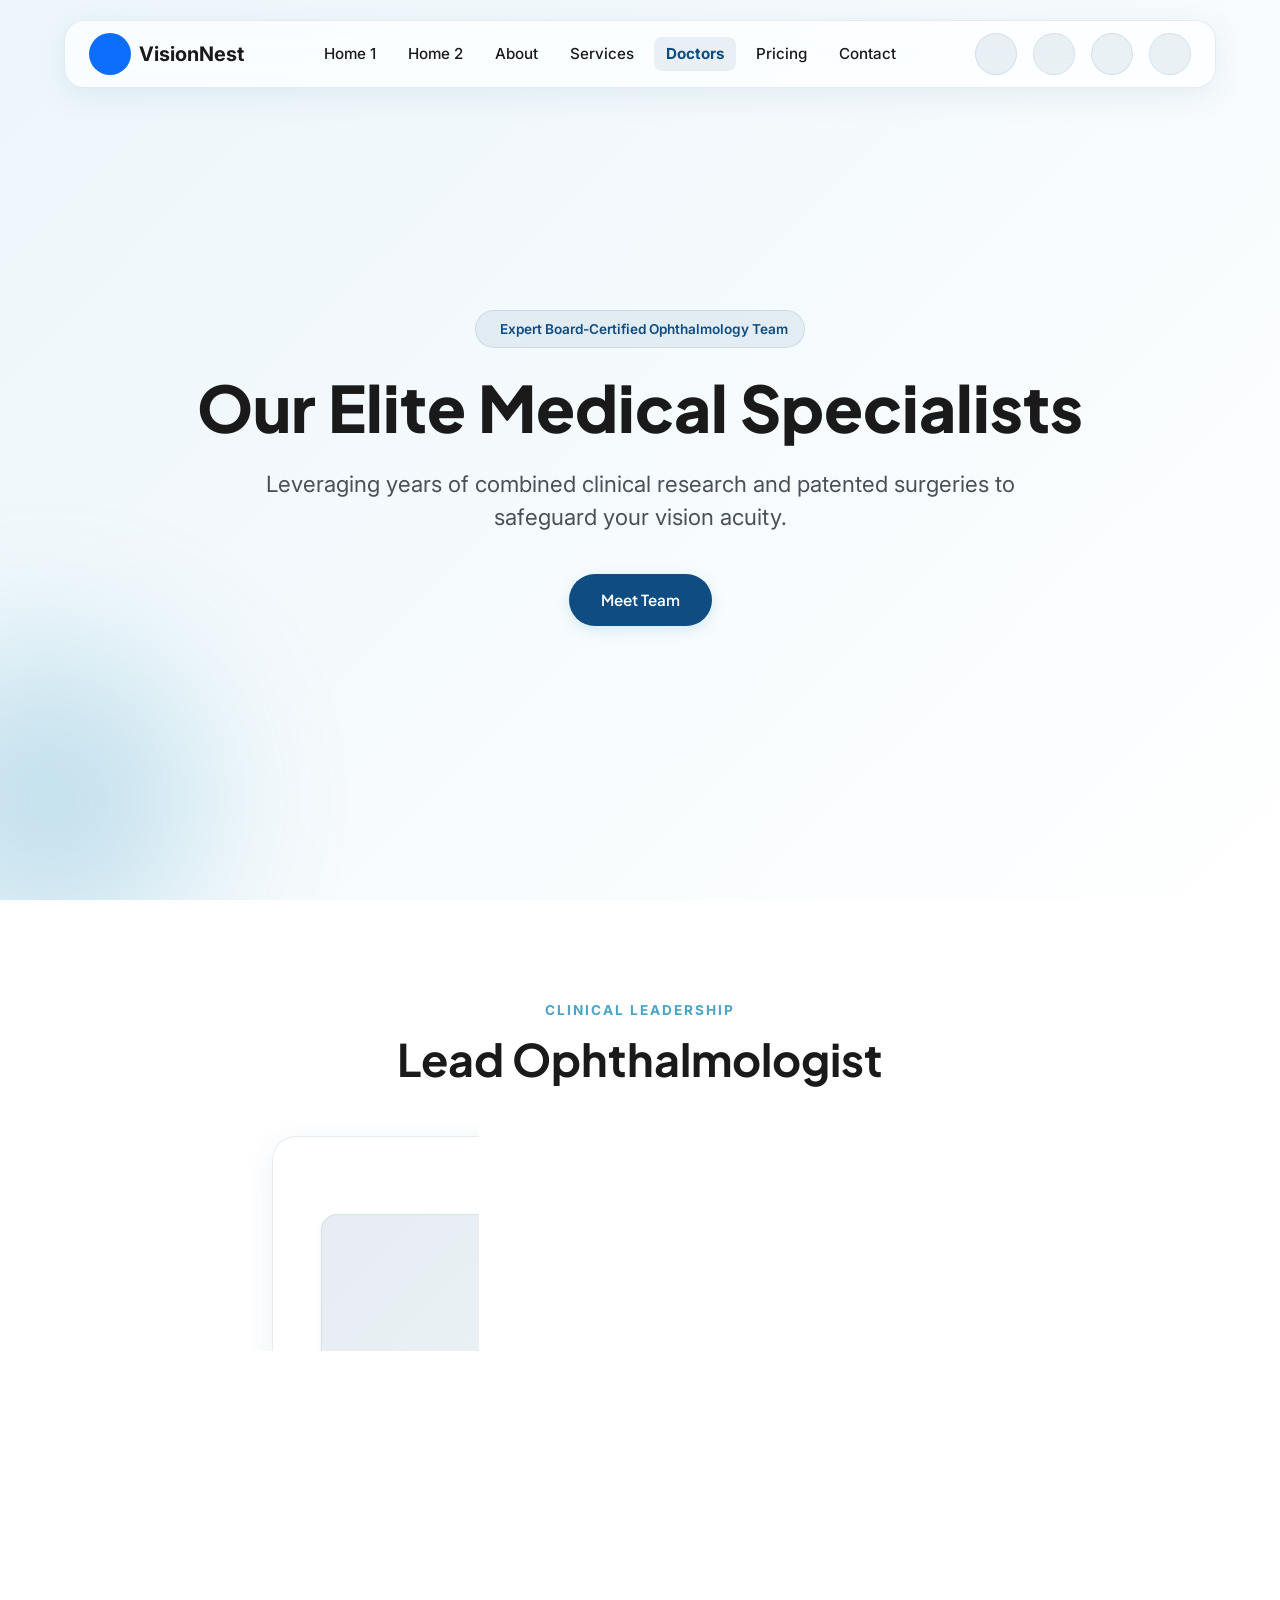
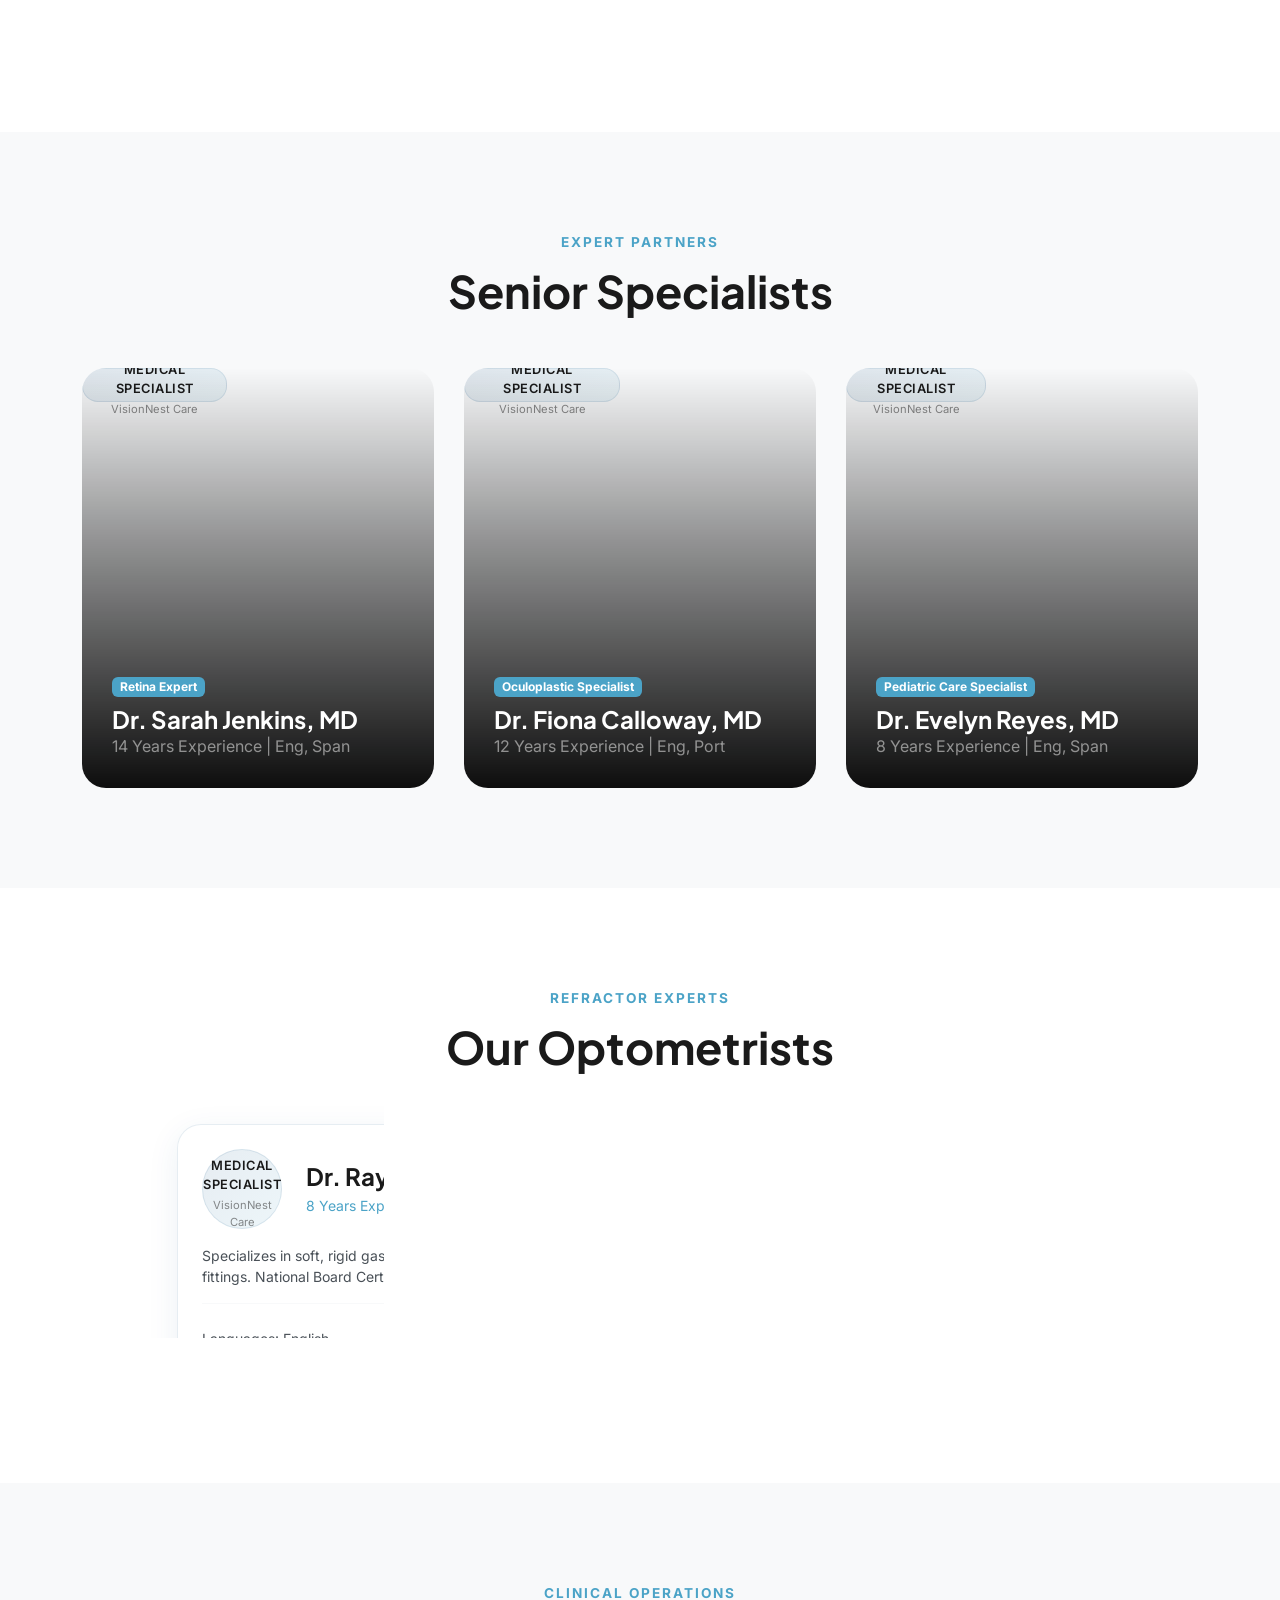
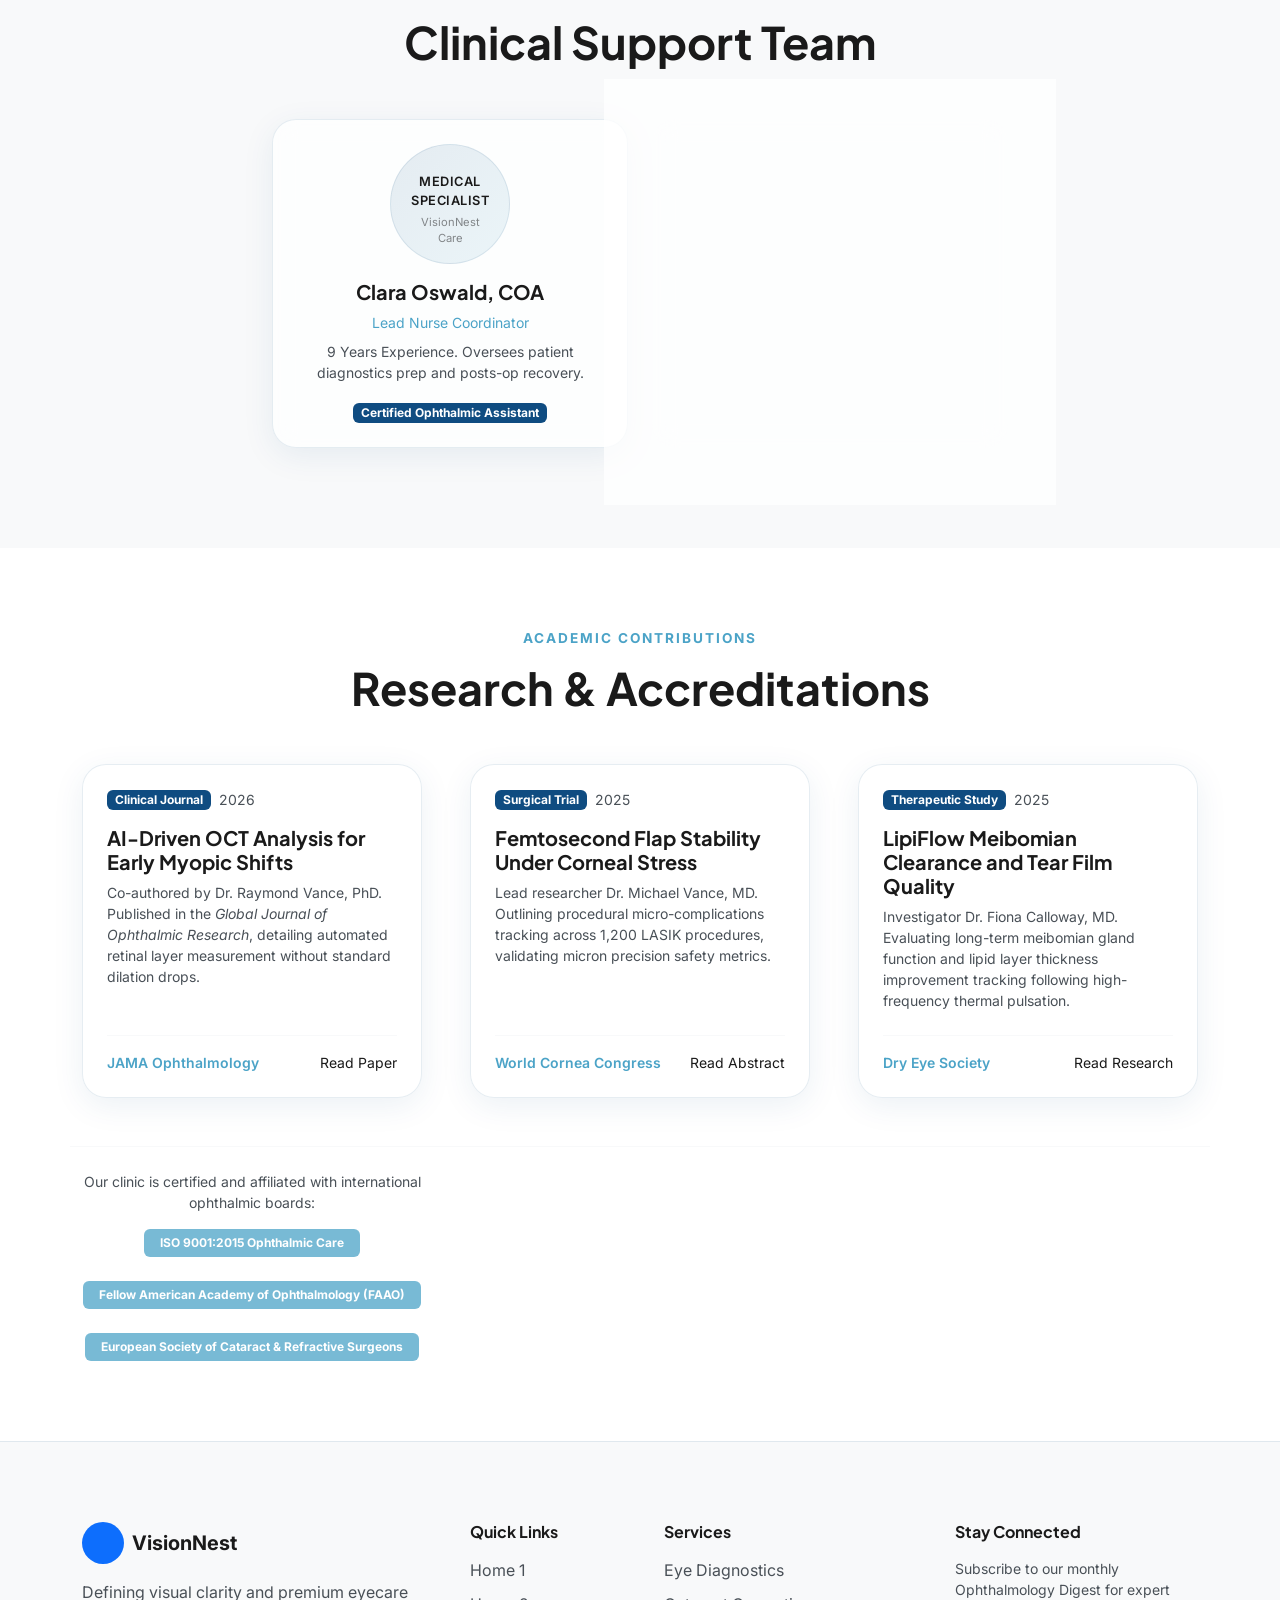
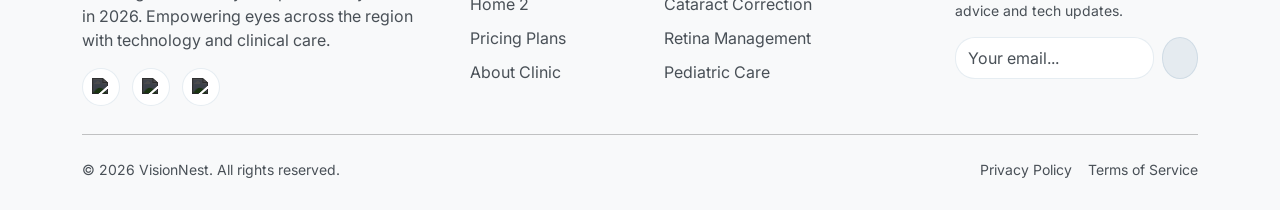
==== commit 3caa900b: "Ensure affiliation badges and description remain centered in all layout modes" ====
--- a/doctors.html
+++ b/doctors.html
@@ -1,36 +1,38 @@
 <!DOCTYPE html>
 <html lang="en" dir="ltr" data-theme="light">
+
 <head>
     <meta charset="UTF-8">
     <meta name="viewport" content="width=device-width, initial-scale=1.0">
     <title>VisionNest - Team & Doctors</title>
     <!-- Bootstrap CSS (ID dynamic loader) -->
-    <link id="bootstrap-link" rel="stylesheet" href="https://cdn.jsdelivr.net/npm/bootstrap@5.3.3/dist/css/bootstrap.min.css">
+    <link id="bootstrap-link" rel="stylesheet"
+        href="https://cdn.jsdelivr.net/npm/bootstrap@5.3.3/dist/css/bootstrap.min.css">
     <!-- AOS Scroll Animation -->
     <link rel="stylesheet" href="https://unpkg.com/aos@next/dist/aos.css">
     <!-- Custom Premium CSS -->
     <link rel="stylesheet" href="css/style.css">
     <link rel="icon" type="image/svg+xml" href="IMAGE/favicon.svg">
-    
+
     <!-- Inline script to prevent theme/RTL flash -->
     <script>
-        (function() {
+        (function () {
             const theme = localStorage.getItem('theme') || 'light';
             const dir = localStorage.getItem('dir') || 'ltr';
             document.documentElement.setAttribute('data-theme', theme);
             document.documentElement.setAttribute('dir', dir);
             document.documentElement.setAttribute('lang', dir === 'rtl' ? 'ar' : 'en');
-            
+
             const bootstrapLink = document.getElementById('bootstrap-link');
             if (bootstrapLink) {
-                bootstrapLink.href = dir === 'rtl' 
-                    ? 'https://cdn.jsdelivr.net/npm/bootstrap@5.3.3/dist/css/bootstrap.rtl.min.css' 
+                bootstrapLink.href = dir === 'rtl'
+                    ? 'https://cdn.jsdelivr.net/npm/bootstrap@5.3.3/dist/css/bootstrap.rtl.min.css'
                     : 'https://cdn.jsdelivr.net/npm/bootstrap@5.3.3/dist/css/bootstrap.min.css';
             }
         })();
-    
-
-        window.handleImageError = function(imgElement, type) {
+
+
+        window.handleImageError = function (imgElement, type) {
             if (imgElement.dataset.fallbackTriggered) return;
             imgElement.dataset.fallbackTriggered = "true";
             const fallbacks = {
@@ -40,7 +42,7 @@
                 eye: "https://images.unsplash.com/photo-1607613009820-a29f7bb81c04?auto=format&fit=crop&w=600&q=80"
             };
             imgElement.src = fallbacks[type] || fallbacks.eye;
-            imgElement.onerror = function() {
+            imgElement.onerror = function () {
                 const container = document.createElement('div');
                 container.className = imgElement.className + " d-flex flex-column align-items-center justify-content-center text-center p-3";
                 container.style.width = imgElement.style.width || (imgElement.width ? imgElement.width + 'px' : '100%');
@@ -64,6 +66,7 @@
 
     </script>
 </head>
+
 <body>
 
     <!-- STICKY NAVBAR -->
@@ -160,15 +163,17 @@
     </div>
 
     <!-- HERO SECTION -->
-    <section class="hero-section text-center" style="--hero-bg-image: url('https://images.unsplash.com/photo-1559839734-2b71ea197ec2?auto=format&fit=crop&w=1920&q=80');">
+    <section class="hero-section text-center"
+        style="--hero-bg-image: url('https://images.unsplash.com/photo-1559839734-2b71ea197ec2?auto=format&fit=crop&w=1920&q=80');">
         <div class="hero-bg-shapes">
             <div class="hero-shape shape-2"></div>
         </div>
         <div class="container hero-content">
             <span class="hero-badge"><i data-lucide="users"></i> Expert Board-Certified Ophthalmology Team</span>
             <h1 class="hero-title text-center text-color">Our Elite Medical Specialists</h1>
-            <p class="hero-subtitle text-center text-muted">Leveraging years of combined clinical research and patented surgeries to safeguard your vision acuity.</p>
-            
+            <p class="hero-subtitle text-center text-muted">Leveraging years of combined clinical research and patented
+                surgeries to safeguard your vision acuity.</p>
+
             <div class="centered-btn-wrapper">
                 <a href="#lead" class="btn-primary-custom">Meet Team</a>
             </div>
@@ -185,24 +190,34 @@
                     <div class="glass-panel p-5">
                         <div class="row align-items-center g-4">
                             <div class="col-md-5">
-                                <img src="https://images.unsplash.com/photo-1622253692010-333f2da6031d?auto=format&fit=crop&w=600&q=80" onerror="handleImageError(this, 'doctor')" alt="Dr. Michael Vance" class="img-fluid rounded-4 shadow-sm" style="height: 340px; object-fit: cover; width: 100%;" loading="lazy">
+                                <img src="https://images.unsplash.com/photo-1622253692010-333f2da6031d?auto=format&fit=crop&w=600&q=80"
+                                    onerror="handleImageError(this, 'doctor')" alt="Dr. Michael Vance"
+                                    class="img-fluid rounded-4 shadow-sm"
+                                    style="height: 340px; object-fit: cover; width: 100%;" loading="lazy">
                             </div>
                             <div class="col-md-7">
                                 <span class="badge bg-primary-color text-white mb-2">Lead Surgeon & Director</span>
-                                <h3 class="text-color" style="text-align: inherit; margin-bottom: 8px;">Dr. Michael Vance, MD, PhD</h3>
-                                <p class="text-secondary-color fw-bold small mb-3">18 Years Experience | English, German, French</p>
-                                <p class="text-muted">Specializes in advanced micro-incision cataract extractions and custom robotic laser corrections. Board Director at regional ophthalmic foundations.</p>
-                                
+                                <h3 class="text-color" style="text-align: inherit; margin-bottom: 8px;">Dr. Michael
+                                    Vance, MD, PhD</h3>
+                                <p class="text-secondary-color fw-bold small mb-3">18 Years Experience | English,
+                                    German, French</p>
+                                <p class="text-muted">Specializes in advanced micro-incision cataract extractions and
+                                    custom robotic laser corrections. Board Director at regional ophthalmic foundations.
+                                </p>
+
                                 <div class="mb-4">
                                     <h6 class="text-color fw-bold mb-2">Key Certifications:</h6>
                                     <ul class="list-unstyled text-muted small">
-                                        <li><i data-lucide="award" class="text-secondary-color me-2 icon-size-sm"></i> Board Certified in Refractive Laser Surgery</li>
-                                        <li><i data-lucide="award" class="text-secondary-color me-2 icon-size-sm"></i> Fellow of American Academy of Ophthalmology</li>
+                                        <li><i data-lucide="award" class="text-secondary-color me-2 icon-size-sm"></i>
+                                            Board Certified in Refractive Laser Surgery</li>
+                                        <li><i data-lucide="award" class="text-secondary-color me-2 icon-size-sm"></i>
+                                            Fellow of American Academy of Ophthalmology</li>
                                     </ul>
                                 </div>
 
                                 <div class="text-start">
-                                    <a href="dashboard.html" class="btn-primary-custom text-center" style="height: 48px; border-radius: 24px;">Book Appointment</a>
+                                    <a href="dashboard.html" class="btn-primary-custom text-center"
+                                        style="height: 48px; border-radius: 24px;">Book Appointment</a>
                                 </div>
                             </div>
                         </div>
@@ -217,47 +232,62 @@
         <div class="container">
             <span class="section-tag d-block text-center">Expert Partners</span>
             <h2 class="section-title text-center text-color">Senior Specialists</h2>
-            
+
             <div class="masonry-grid" data-aos="fade-up">
-                
+
                 <!-- Dr. Sarah Jenkins -->
                 <div class="doctor-profile-card">
-                    <img src="https://images.unsplash.com/photo-1594824813573-246434de83fb?auto=format&fit=crop&w=600&q=80" onerror="handleImageError(this, 'doctor')" alt="Dr. Sarah Jenkins" class="doctor-profile-img" loading="lazy">
+                    <img src="https://images.unsplash.com/photo-1594824813573-246434de83fb?auto=format&fit=crop&w=600&q=80"
+                        onerror="handleImageError(this, 'doctor')" alt="Dr. Sarah Jenkins" class="doctor-profile-img"
+                        loading="lazy">
                     <div class="doctor-profile-overlay">
-                        <span class="badge bg-secondary-color text-white mb-2" style="width: fit-content;">Retina Expert</span>
+                        <span class="badge bg-secondary-color text-white mb-2" style="width: fit-content;">Retina
+                            Expert</span>
                         <h4 class="mb-0 text-white">Dr. Sarah Jenkins, MD</h4>
                         <p class="mb-0 text-white-50">14 Years Experience | Eng, Span</p>
                         <div class="doctor-profile-details">
-                            <p class="text-white-50 small mb-2">Certifications: European Board of Ophthalmology, Macular Society Fellow.</p>
-                            <a href="dashboard.html" class="btn-primary-custom w-100 text-center" style="height: 44px; font-size: 0.85rem; border-radius: 22px;">Book Consultation</a>
+                            <p class="text-white-50 small mb-2">Certifications: European Board of Ophthalmology, Macular
+                                Society Fellow.</p>
+                            <a href="dashboard.html" class="btn-primary-custom w-100 text-center"
+                                style="height: 44px; font-size: 0.85rem; border-radius: 22px;">Book Consultation</a>
                         </div>
                     </div>
                 </div>
 
                 <!-- Dr. Fiona Calloway -->
                 <div class="doctor-profile-card">
-                    <img src="https://images.unsplash.com/photo-1551836022-d5d88e9218df?auto=format&fit=crop&w=600&q=80" onerror="handleImageError(this, 'doctor')" alt="Dr. Fiona Calloway" class="doctor-profile-img" loading="lazy">
+                    <img src="https://images.unsplash.com/photo-1551836022-d5d88e9218df?auto=format&fit=crop&w=600&q=80"
+                        onerror="handleImageError(this, 'doctor')" alt="Dr. Fiona Calloway" class="doctor-profile-img"
+                        loading="lazy">
                     <div class="doctor-profile-overlay">
-                        <span class="badge bg-secondary-color text-white mb-2" style="width: fit-content;">Oculoplastic Specialist</span>
+                        <span class="badge bg-secondary-color text-white mb-2" style="width: fit-content;">Oculoplastic
+                            Specialist</span>
                         <h4 class="mb-0 text-white">Dr. Fiona Calloway, MD</h4>
                         <p class="mb-0 text-white-50">12 Years Experience | Eng, Port</p>
                         <div class="doctor-profile-details">
-                            <p class="text-white-50 small mb-2">Certifications: American Society of Ophthalmic Plastic Surgery.</p>
-                            <a href="dashboard.html" class="btn-primary-custom w-100 text-center" style="height: 44px; font-size: 0.85rem; border-radius: 22px;">Book Consultation</a>
+                            <p class="text-white-50 small mb-2">Certifications: American Society of Ophthalmic Plastic
+                                Surgery.</p>
+                            <a href="dashboard.html" class="btn-primary-custom w-100 text-center"
+                                style="height: 44px; font-size: 0.85rem; border-radius: 22px;">Book Consultation</a>
                         </div>
                     </div>
                 </div>
 
                 <!-- Dr. Evelyn Reyes -->
                 <div class="doctor-profile-card">
-                    <img src="https://images.unsplash.com/photo-1591604021695-0c69b7c05981?auto=format&fit=crop&w=600&q=80" onerror="handleImageError(this, 'doctor')" alt="Dr. Evelyn Reyes" class="doctor-profile-img" loading="lazy">
+                    <img src="https://images.unsplash.com/photo-1591604021695-0c69b7c05981?auto=format&fit=crop&w=600&q=80"
+                        onerror="handleImageError(this, 'doctor')" alt="Dr. Evelyn Reyes" class="doctor-profile-img"
+                        loading="lazy">
                     <div class="doctor-profile-overlay">
-                        <span class="badge bg-secondary-color text-white mb-2" style="width: fit-content;">Pediatric Care Specialist</span>
+                        <span class="badge bg-secondary-color text-white mb-2" style="width: fit-content;">Pediatric
+                            Care Specialist</span>
                         <h4 class="mb-0 text-white">Dr. Evelyn Reyes, MD</h4>
                         <p class="mb-0 text-white-50">8 Years Experience | Eng, Span</p>
                         <div class="doctor-profile-details">
-                            <p class="text-white-50 small mb-2">Certifications: early-childhood amblyopia and vision therapies.</p>
-                            <a href="dashboard.html" class="btn-primary-custom w-100 text-center" style="height: 44px; font-size: 0.85rem; border-radius: 22px;">Book Consultation</a>
+                            <p class="text-white-50 small mb-2">Certifications: early-childhood amblyopia and vision
+                                therapies.</p>
+                            <a href="dashboard.html" class="btn-primary-custom w-100 text-center"
+                                style="height: 44px; font-size: 0.85rem; border-radius: 22px;">Book Consultation</a>
                         </div>
                     </div>
                 </div>
@@ -271,23 +301,30 @@
         <div class="container">
             <span class="section-tag d-block text-center">Refractor Experts</span>
             <h2 class="section-title text-center text-color">Our Optometrists</h2>
-            
+
             <div class="row g-4 justify-content-center" data-aos="fade-up">
-                
+
                 <!-- Dr. Raymond Vance -->
                 <div class="col-md-6 col-lg-5">
                     <div class="glass-panel p-4 h-100">
                         <div class="d-flex align-items-center gap-4 mb-3">
-                            <img src="https://images.unsplash.com/photo-1537368910025-700350fe46c7?auto=format&fit=crop&w=400&q=80" onerror="handleImageError(this, 'doctor')" alt="Dr. Raymond Vance" class="rounded-circle" style="width: 80px; height: 80px; object-fit: cover;" loading="lazy">
+                            <img src="https://images.unsplash.com/photo-1537368910025-700350fe46c7?auto=format&fit=crop&w=400&q=80"
+                                onerror="handleImageError(this, 'doctor')" alt="Dr. Raymond Vance"
+                                class="rounded-circle" style="width: 80px; height: 80px; object-fit: cover;"
+                                loading="lazy">
                             <div>
                                 <h4 class="text-color mb-1">Dr. Raymond Vance, PhD</h4>
                                 <p class="text-secondary-color mb-0 small">8 Years Experience</p>
                             </div>
                         </div>
-                        <p class="text-muted small">Specializes in soft, rigid gas-permeable, and scleral lens fittings. National Board Certification.</p>
-                        <div class="d-flex justify-content-between align-items-center mt-3 pt-3 border-top border-light">
+                        <p class="text-muted small">Specializes in soft, rigid gas-permeable, and scleral lens fittings.
+                            National Board Certification.</p>
+                        <div
+                            class="d-flex justify-content-between align-items-center mt-3 pt-3 border-top border-light">
                             <span class="text-muted small">Languages: English</span>
-                            <a href="dashboard.html" class="btn-primary-custom text-center" style="height: 38px; padding: 0 1rem; border-radius: 19px; font-size: 0.8rem;">Book Appt</a>
+                            <a href="dashboard.html" class="btn-primary-custom text-center"
+                                style="height: 38px; padding: 0 1rem; border-radius: 19px; font-size: 0.8rem;">Book
+                                Appt</a>
                         </div>
                     </div>
                 </div>
@@ -296,16 +333,22 @@
                 <div class="col-md-6 col-lg-5">
                     <div class="glass-panel p-4 h-100">
                         <div class="d-flex align-items-center gap-4 mb-3">
-                            <img src="https://images.unsplash.com/photo-1612349317150-e413f6a5b16d?auto=format&fit=crop&w=400&q=80" onerror="handleImageError(this, 'doctor')" alt="Dr. Marcus Lee" class="rounded-circle" style="width: 80px; height: 80px; object-fit: cover;" loading="lazy">
+                            <img src="https://images.unsplash.com/photo-1612349317150-e413f6a5b16d?auto=format&fit=crop&w=400&q=80"
+                                onerror="handleImageError(this, 'doctor')" alt="Dr. Marcus Lee" class="rounded-circle"
+                                style="width: 80px; height: 80px; object-fit: cover;" loading="lazy">
                             <div>
                                 <h4 class="text-color mb-1">Dr. Marcus Lee, OD</h4>
                                 <p class="text-secondary-color mb-0 small">7 Years Experience</p>
                             </div>
                         </div>
-                        <p class="text-muted small">Specialized child developmental check-ups and custom tracking therapy charts. Pediatric Fellow.</p>
-                        <div class="d-flex justify-content-between align-items-center mt-3 pt-3 border-top border-light">
+                        <p class="text-muted small">Specialized child developmental check-ups and custom tracking
+                            therapy charts. Pediatric Fellow.</p>
+                        <div
+                            class="d-flex justify-content-between align-items-center mt-3 pt-3 border-top border-light">
                             <span class="text-muted small">Languages: Eng, Mand</span>
-                            <a href="dashboard.html" class="btn-primary-custom text-center" style="height: 38px; padding: 0 1rem; border-radius: 19px; font-size: 0.8rem;">Book Appt</a>
+                            <a href="dashboard.html" class="btn-primary-custom text-center"
+                                style="height: 38px; padding: 0 1rem; border-radius: 19px; font-size: 0.8rem;">Book
+                                Appt</a>
                         </div>
                     </div>
                 </div>
@@ -319,16 +362,20 @@
         <div class="container">
             <span class="section-tag d-block text-center">Clinical Operations</span>
             <h2 class="section-title text-center text-color">Clinical Support Team</h2>
-            
+
             <div class="row g-4 justify-content-center" data-aos="fade-up">
-                
+
                 <!-- Nurse Clara Oswald -->
                 <div class="col-md-6 col-lg-4">
                     <div class="glass-panel p-4 text-center">
-                        <img src="https://images.unsplash.com/photo-1576765608535-5f04d1e3f289?auto=format&fit=crop&w=300&q=80" onerror="handleImageError(this, 'doctor')" alt="Clara Oswald" class="rounded-circle mx-auto mb-3" style="width: 120px; height: 120px; object-fit: cover;" loading="lazy">
+                        <img src="https://images.unsplash.com/photo-1576765608535-5f04d1e3f289?auto=format&fit=crop&w=300&q=80"
+                            onerror="handleImageError(this, 'doctor')" alt="Clara Oswald"
+                            class="rounded-circle mx-auto mb-3" style="width: 120px; height: 120px; object-fit: cover;"
+                            loading="lazy">
                         <h5 class="text-color">Clara Oswald, COA</h5>
                         <p class="text-secondary-color mb-2 small">Lead Nurse Coordinator</p>
-                        <p class="text-muted small mb-3">9 Years Experience. Oversees patient diagnostics prep and posts-op recovery instructions.</p>
+                        <p class="text-muted small mb-3">9 Years Experience. Oversees patient diagnostics prep and
+                            posts-op recovery.</p>
                         <span class="badge bg-primary-color text-white">Certified Ophthalmic Assistant</span>
                     </div>
                 </div>
@@ -336,10 +383,14 @@
                 <!-- Technician Sean Miller -->
                 <div class="col-md-6 col-lg-4">
                     <div class="glass-panel p-4 text-center">
-                        <img src="https://images.unsplash.com/photo-1622253692010-333f2da6031d?auto=format&fit=crop&w=300&q=80" onerror="handleImageError(this, 'doctor')" alt="Sean Miller" class="rounded-circle mx-auto mb-3" style="width: 120px; height: 120px; object-fit: cover;" loading="lazy">
+                        <img src="https://images.unsplash.com/photo-1622253692010-333f2da6031d?auto=format&fit=crop&w=300&q=80"
+                            onerror="handleImageError(this, 'doctor')" alt="Sean Miller"
+                            class="rounded-circle mx-auto mb-3" style="width: 120px; height: 120px; object-fit: cover;"
+                            loading="lazy">
                         <h5 class="text-color">Sean Miller, COT</h5>
                         <p class="text-secondary-color mb-2 small">Ophthalmic Lead Technician</p>
-                        <p class="text-muted small mb-3">6 Years Experience. Operates wavefront scanners and retinal mapping instruments.</p>
+                        <p class="text-muted small mb-3">6 Years Experience. Operates wavefront scanners and retinal
+                            mapping instruments.</p>
                         <span class="badge bg-primary-color text-white">Certified Ophthalmic Tech</span>
                     </div>
                 </div>
@@ -353,7 +404,7 @@
         <div class="container">
             <span class="section-tag d-block text-center">Academic Contributions</span>
             <h2 class="section-title text-center text-color">Research & Accreditations</h2>
-            
+
             <div class="row g-4 mt-2 justify-content-center">
                 <!-- Research Paper 1 -->
                 <div class="col-md-6 col-lg-4" data-aos="fade-up" data-aos-delay="100">
@@ -363,10 +414,14 @@
                             <span class="text-muted small">2026</span>
                         </div>
                         <h5 class="text-color fw-bold mb-2">AI-Driven OCT Analysis for Early Myopic Shifts</h5>
-                        <p class="text-muted small mb-4">Co-authored by Dr. Raymond Vance, PhD. Published in the <i>Global Journal of Ophthalmic Research</i>, detailing automated retinal layer measurement without standard dilation drops.</p>
-                        <div class="mt-auto pt-3 border-top border-light d-flex justify-content-between align-items-center">
+                        <p class="text-muted small mb-4">Co-authored by Dr. Raymond Vance, PhD. Published in the
+                            <i>Global Journal of Ophthalmic Research</i>, detailing automated retinal layer measurement
+                            without standard dilation drops.</p>
+                        <div
+                            class="mt-auto pt-3 border-top border-light d-flex justify-content-between align-items-center">
                             <span class="text-secondary-color small fw-semibold">JAMA Ophthalmology</span>
-                            <a href="#" class="text-color small text-decoration-none hover-underline"><i data-lucide="external-link" class="icon-size-sm"></i> Read Paper</a>
+                            <a href="#" class="text-color small text-decoration-none hover-underline"><i
+                                    data-lucide="external-link" class="icon-size-sm"></i> Read Paper</a>
                         </div>
                     </div>
                 </div>
@@ -379,10 +434,14 @@
                             <span class="text-muted small">2025</span>
                         </div>
                         <h5 class="text-color fw-bold mb-2">Femtosecond Flap Stability Under Corneal Stress</h5>
-                        <p class="text-muted small mb-4">Lead researcher Dr. Michael Vance, MD. Outlining procedural micro-complications tracking across 1,200 LASIK procedures, validating micron precision safety metrics.</p>
-                        <div class="mt-auto pt-3 border-top border-light d-flex justify-content-between align-items-center">
+                        <p class="text-muted small mb-4">Lead researcher Dr. Michael Vance, MD. Outlining procedural
+                            micro-complications tracking across 1,200 LASIK procedures, validating micron precision
+                            safety metrics.</p>
+                        <div
+                            class="mt-auto pt-3 border-top border-light d-flex justify-content-between align-items-center">
                             <span class="text-secondary-color small fw-semibold">World Cornea Congress</span>
-                            <a href="#" class="text-color small text-decoration-none hover-underline"><i data-lucide="external-link" class="icon-size-sm"></i> Read Abstract</a>
+                            <a href="#" class="text-color small text-decoration-none hover-underline"><i
+                                    data-lucide="external-link" class="icon-size-sm"></i> Read Abstract</a>
                         </div>
                     </div>
                 </div>
@@ -395,23 +454,31 @@
                             <span class="text-muted small">2025</span>
                         </div>
                         <h5 class="text-color fw-bold mb-2">LipiFlow Meibomian Clearance and Tear Film Quality</h5>
-                        <p class="text-muted small mb-4">Investigator Dr. Fiona Calloway, MD. Evaluating long-term meibomian gland function and lipid layer thickness improvement tracking following high-frequency thermal pulsation.</p>
-                        <div class="mt-auto pt-3 border-top border-light d-flex justify-content-between align-items-center">
+                        <p class="text-muted small mb-4">Investigator Dr. Fiona Calloway, MD. Evaluating long-term
+                            meibomian gland function and lipid layer thickness improvement tracking following
+                            high-frequency thermal pulsation.</p>
+                        <div
+                            class="mt-auto pt-3 border-top border-light d-flex justify-content-between align-items-center">
                             <span class="text-secondary-color small fw-semibold">Dry Eye Society</span>
-                            <a href="#" class="text-color small text-decoration-none hover-underline"><i data-lucide="external-link" class="icon-size-sm"></i> Read Research</a>
-                        </div>
-                    </div>
-                </div>
-            </div>
-            
+                            <a href="#" class="text-color small text-decoration-none hover-underline"><i
+                                    data-lucide="external-link" class="icon-size-sm"></i> Read Research</a>
+                        </div>
+                    </div>
+                </div>
+            </div>
+
             <!-- Affiliation Badges -->
             <div class="row mt-5 pt-4 border-top border-light justify-content-center text-center">
                 <div class="col-12">
-                    <p class="text-muted small mb-3">Our clinic is certified and affiliated with international ophthalmic boards:</p>
+                    <p class="text-muted small mb-3">Our clinic is certified and affiliated with international
+                        ophthalmic boards:</p>
                     <div class="d-flex flex-wrap justify-content-center gap-4 align-items-center opacity-75">
-                        <span class="badge bg-secondary-color text-white px-3 py-2 fs-7">ISO 9001:2015 Ophthalmic Care</span>
-                        <span class="badge bg-secondary-color text-white px-3 py-2 fs-7">Fellow American Academy of Ophthalmology (FAAO)</span>
-                        <span class="badge bg-secondary-color text-white px-3 py-2 fs-7">European Society of Cataract & Refractive Surgeons</span>
+                        <span class="badge bg-secondary-color text-white px-3 py-2 fs-7">ISO 9001:2015 Ophthalmic
+                            Care</span>
+                        <span class="badge bg-secondary-color text-white px-3 py-2 fs-7">Fellow American Academy of
+                            Ophthalmology (FAAO)</span>
+                        <span class="badge bg-secondary-color text-white px-3 py-2 fs-7">European Society of Cataract &
+                            Refractive Surgeons</span>
                     </div>
                 </div>
             </div>
@@ -497,7 +564,7 @@
     <script src="https://unpkg.com/aos@next/dist/aos.js"></script>
     <!-- Custom theme script -->
     <script src="js/theme.js"></script>
-    
+
     <script>
         AOS.init({
             once: true,
@@ -505,4 +572,5 @@
         });
     </script>
 </body>
-</html>
+
+</html>
--- a/css/style.css
+++ b/css/style.css
@@ -1312,3 +1312,11 @@
     color: #111111 !important; /* Pure high contrast text */
 }
 
+/* Keep affiliation badges and text centered in all states and directions */
+.research-publications-section .row.mt-5,
+.research-publications-section .row.mt-5 .col-12,
+.research-publications-section .row.mt-5 p,
+.research-publications-section .row.mt-5 .d-flex {
+    text-align: center !important;
+    justify-content: center !important;
+}
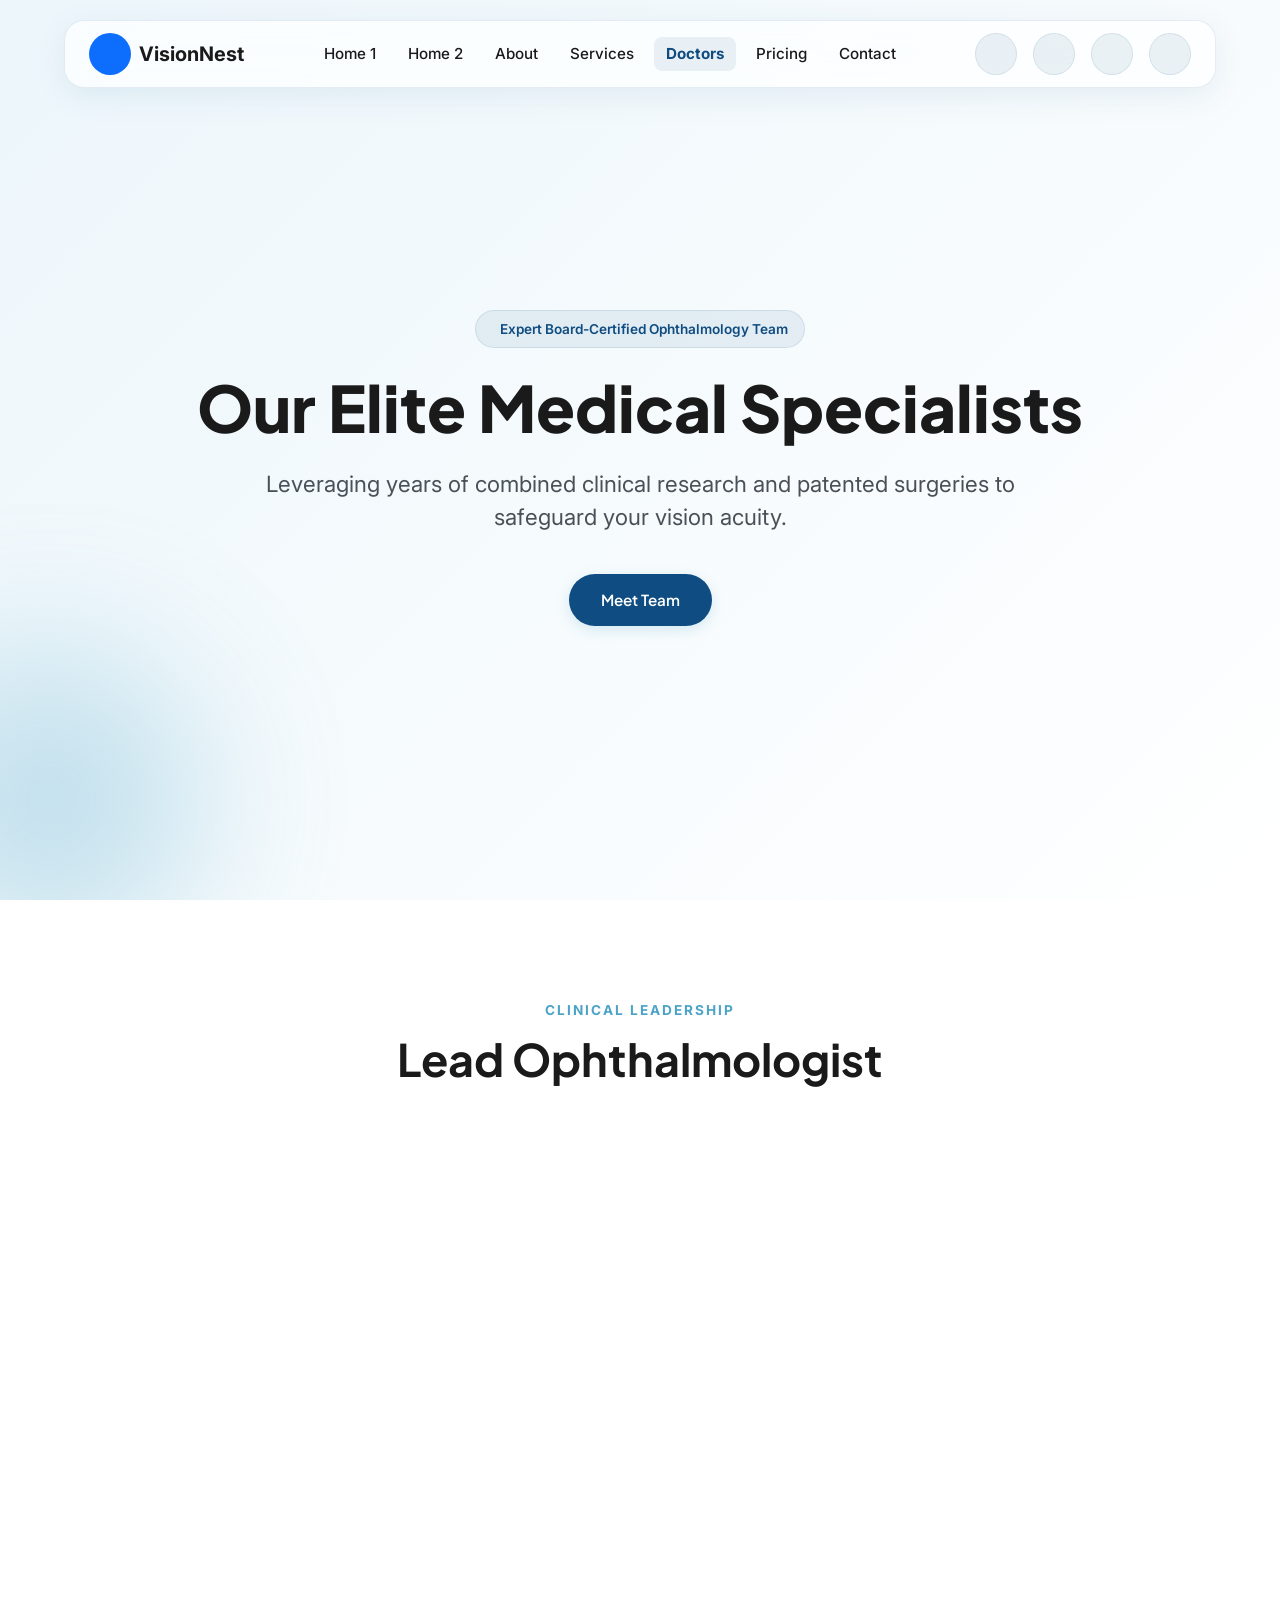
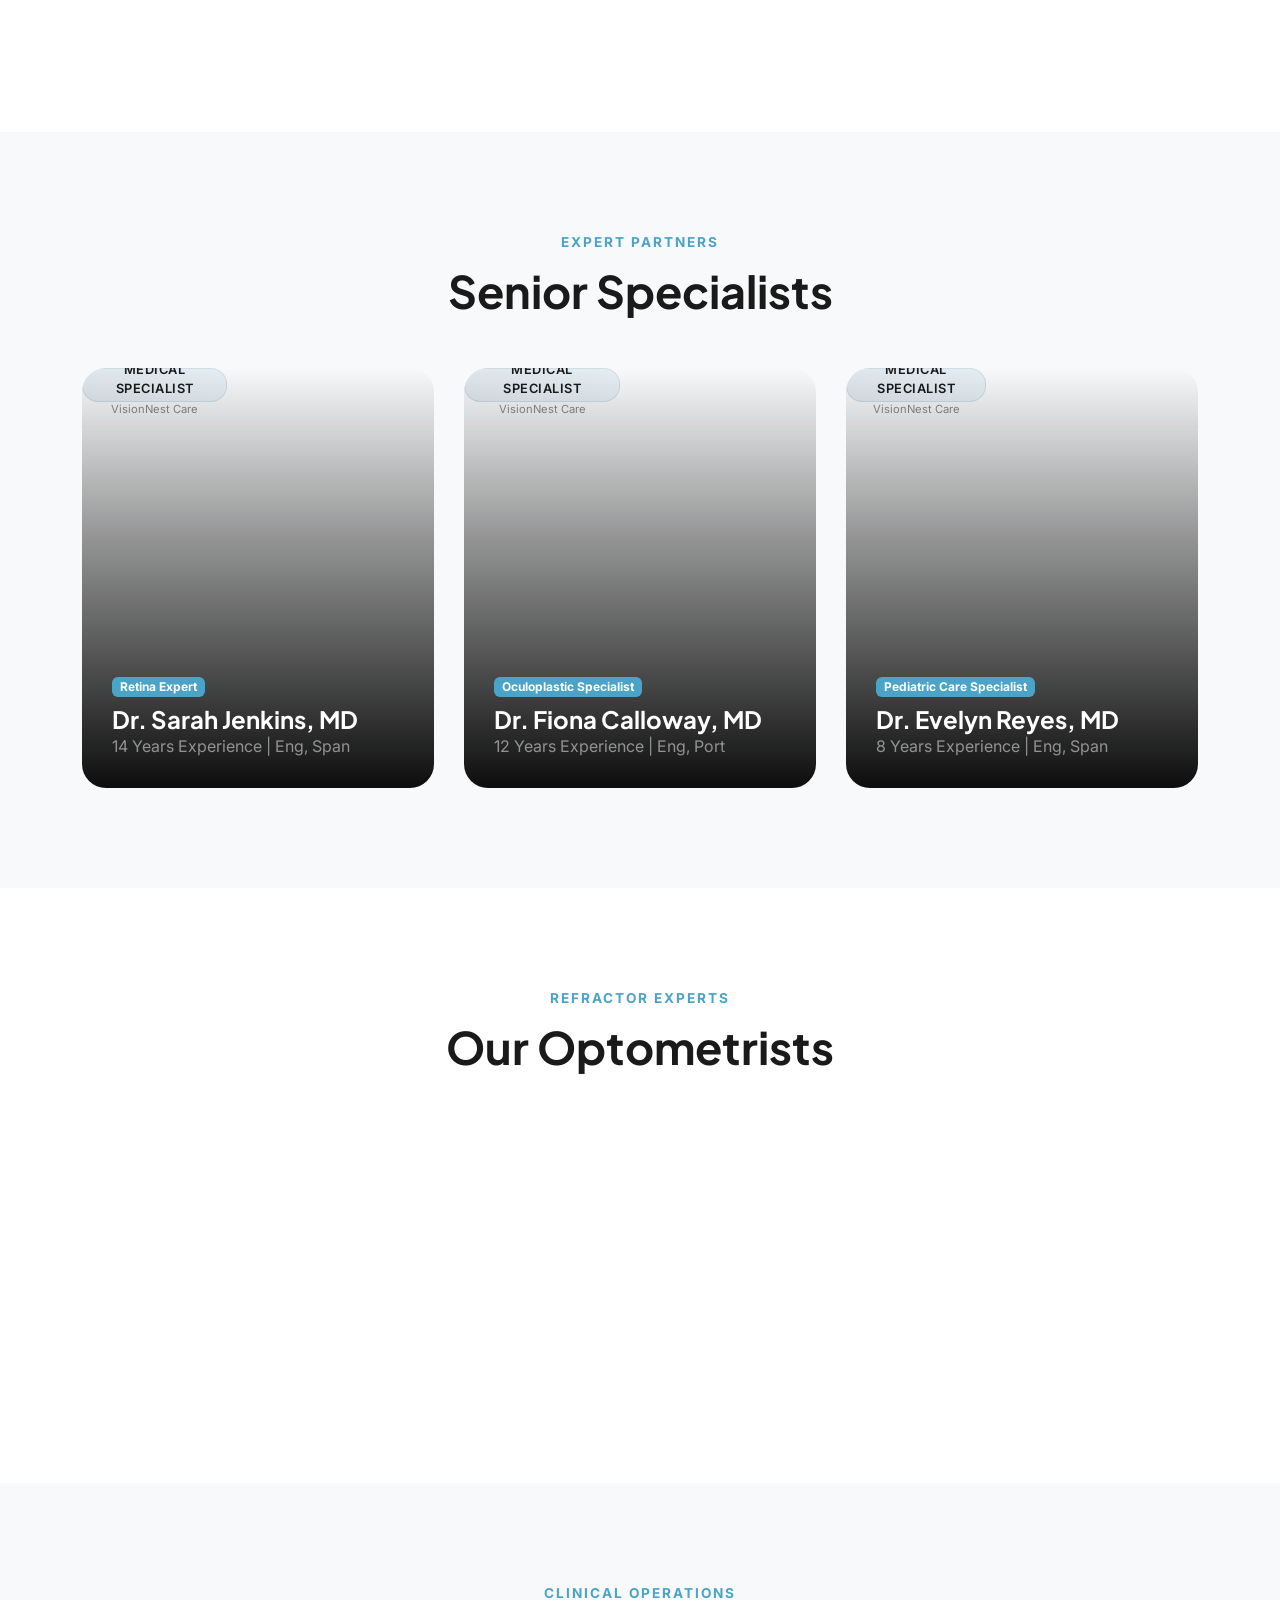
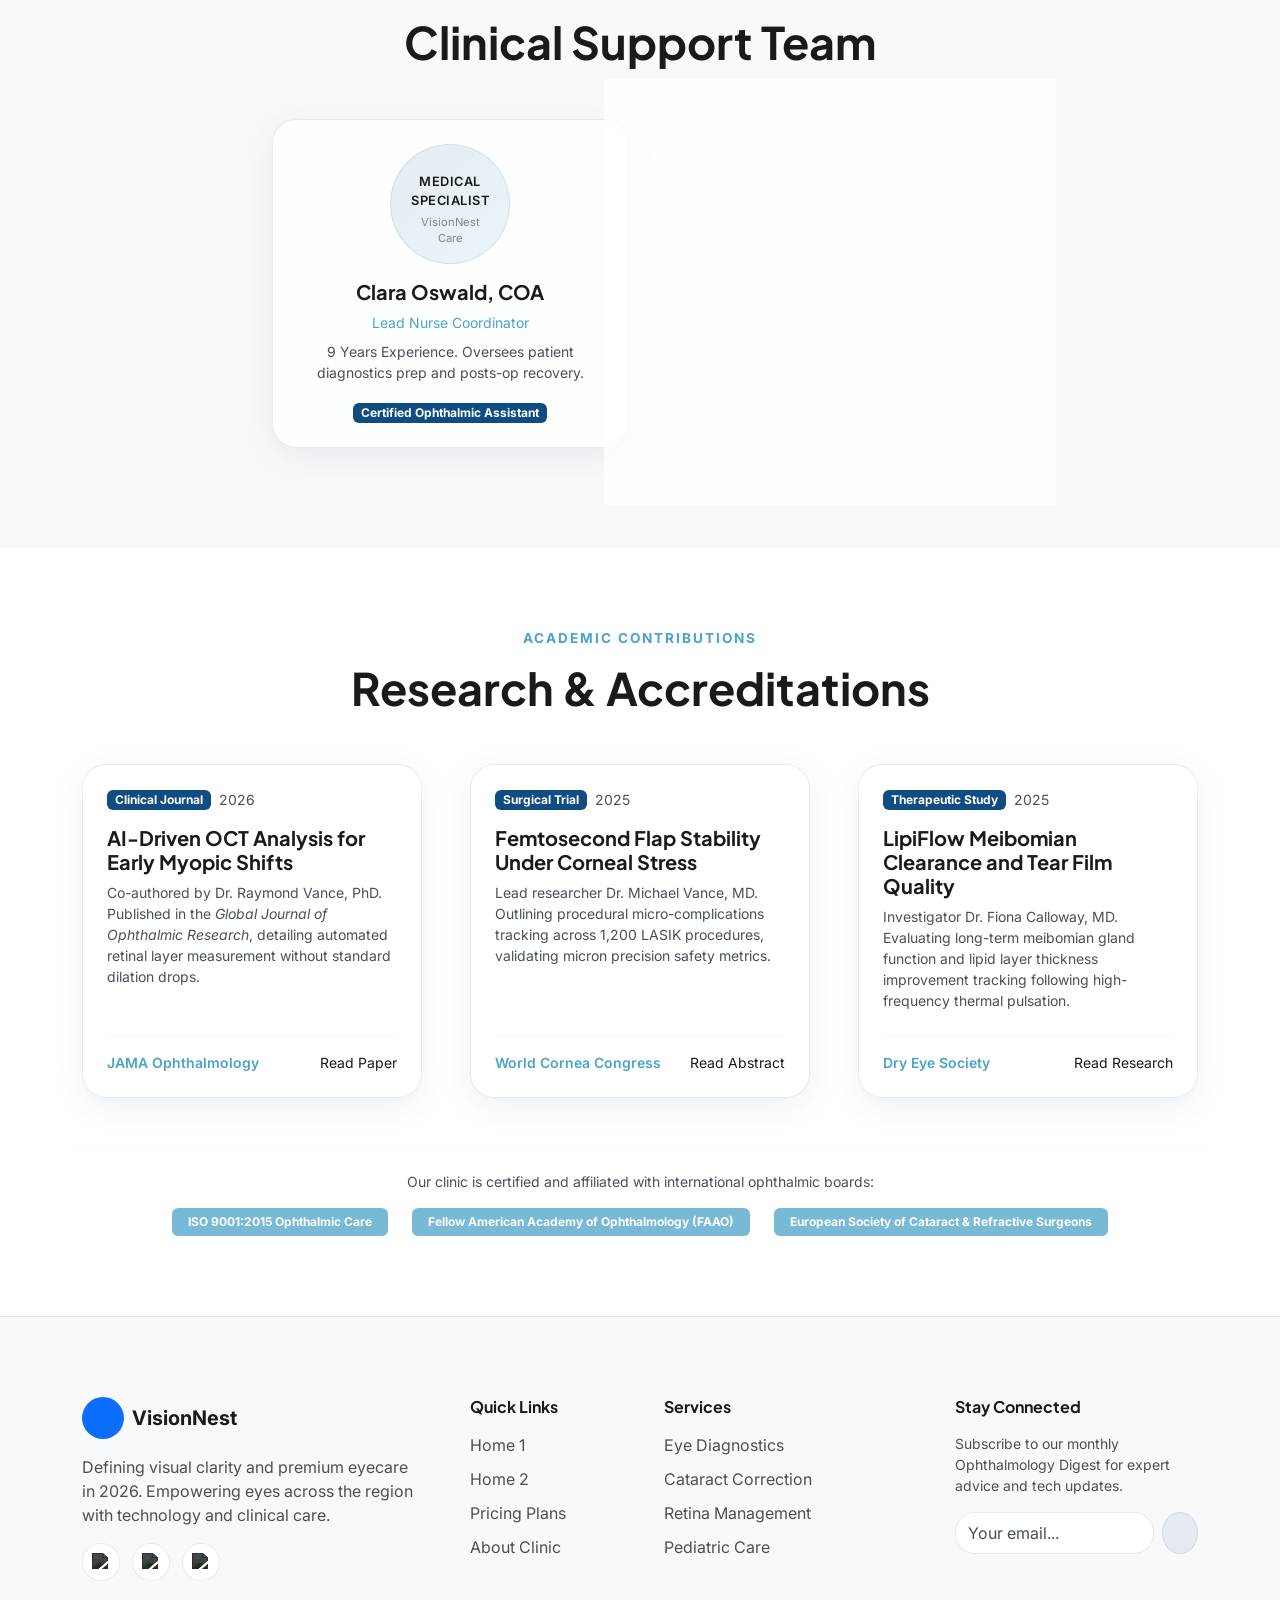
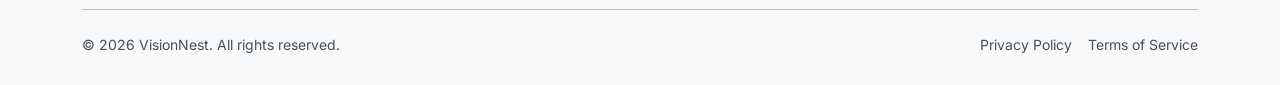
==== commit d64fd1af: "Fix research section rows targeting to keep affiliation badges centered" ====
--- a/doctors.html
+++ b/doctors.html
@@ -405,7 +405,7 @@
             <span class="section-tag d-block text-center">Academic Contributions</span>
             <h2 class="section-title text-center text-color">Research & Accreditations</h2>
 
-            <div class="row g-4 mt-2 justify-content-center">
+            <div class="row g-4 mt-2 justify-content-center publications-grid">
                 <!-- Research Paper 1 -->
                 <div class="col-md-6 col-lg-4" data-aos="fade-up" data-aos-delay="100">
                     <div class="glass-panel p-4 h-100 d-flex flex-column">
--- a/css/style.css
+++ b/css/style.css
@@ -1240,17 +1240,17 @@
 
 /* Research section grid layout for tablet and desktop views */
 @media (min-width: 768px) {
-    .research-publications-section .row {
+    .publications-grid {
         display: grid !important;
         grid-template-columns: repeat(2, 1fr);
         grid-auto-rows: 1fr;
         gap: 24px;
     }
-    .research-publications-section .row::before,
-    .research-publications-section .row::after {
+    .publications-grid::before,
+    .publications-grid::after {
         display: none !important;
     }
-    .research-publications-section .row > div {
+    .publications-grid > div {
         width: 100% !important;
         max-width: 100% !important;
         margin-top: 0 !important;
@@ -1259,7 +1259,7 @@
 
 @media (min-width: 768px) and (max-width: 991.98px) {
     /* Center 3rd research card in tablet view and make it 50% width */
-    .research-publications-section .row > div:nth-child(3) {
+    .publications-grid > div:nth-child(3) {
         grid-column: 1 / span 2;
         justify-self: center;
         width: calc(50% - 12px) !important;
@@ -1278,10 +1278,10 @@
 }
 
 @media (min-width: 992px) {
-    .research-publications-section .row {
+    .publications-grid {
         grid-template-columns: repeat(3, 1fr);
     }
-    .research-publications-section .row > div:nth-child(3) {
+    .publications-grid > div:nth-child(3) {
         grid-column: auto;
         justify-self: stretch;
         width: 100% !important;
@@ -1312,11 +1312,3 @@
     color: #111111 !important; /* Pure high contrast text */
 }
 
-/* Keep affiliation badges and text centered in all states and directions */
-.research-publications-section .row.mt-5,
-.research-publications-section .row.mt-5 .col-12,
-.research-publications-section .row.mt-5 p,
-.research-publications-section .row.mt-5 .d-flex {
-    text-align: center !important;
-    justify-content: center !important;
-}
